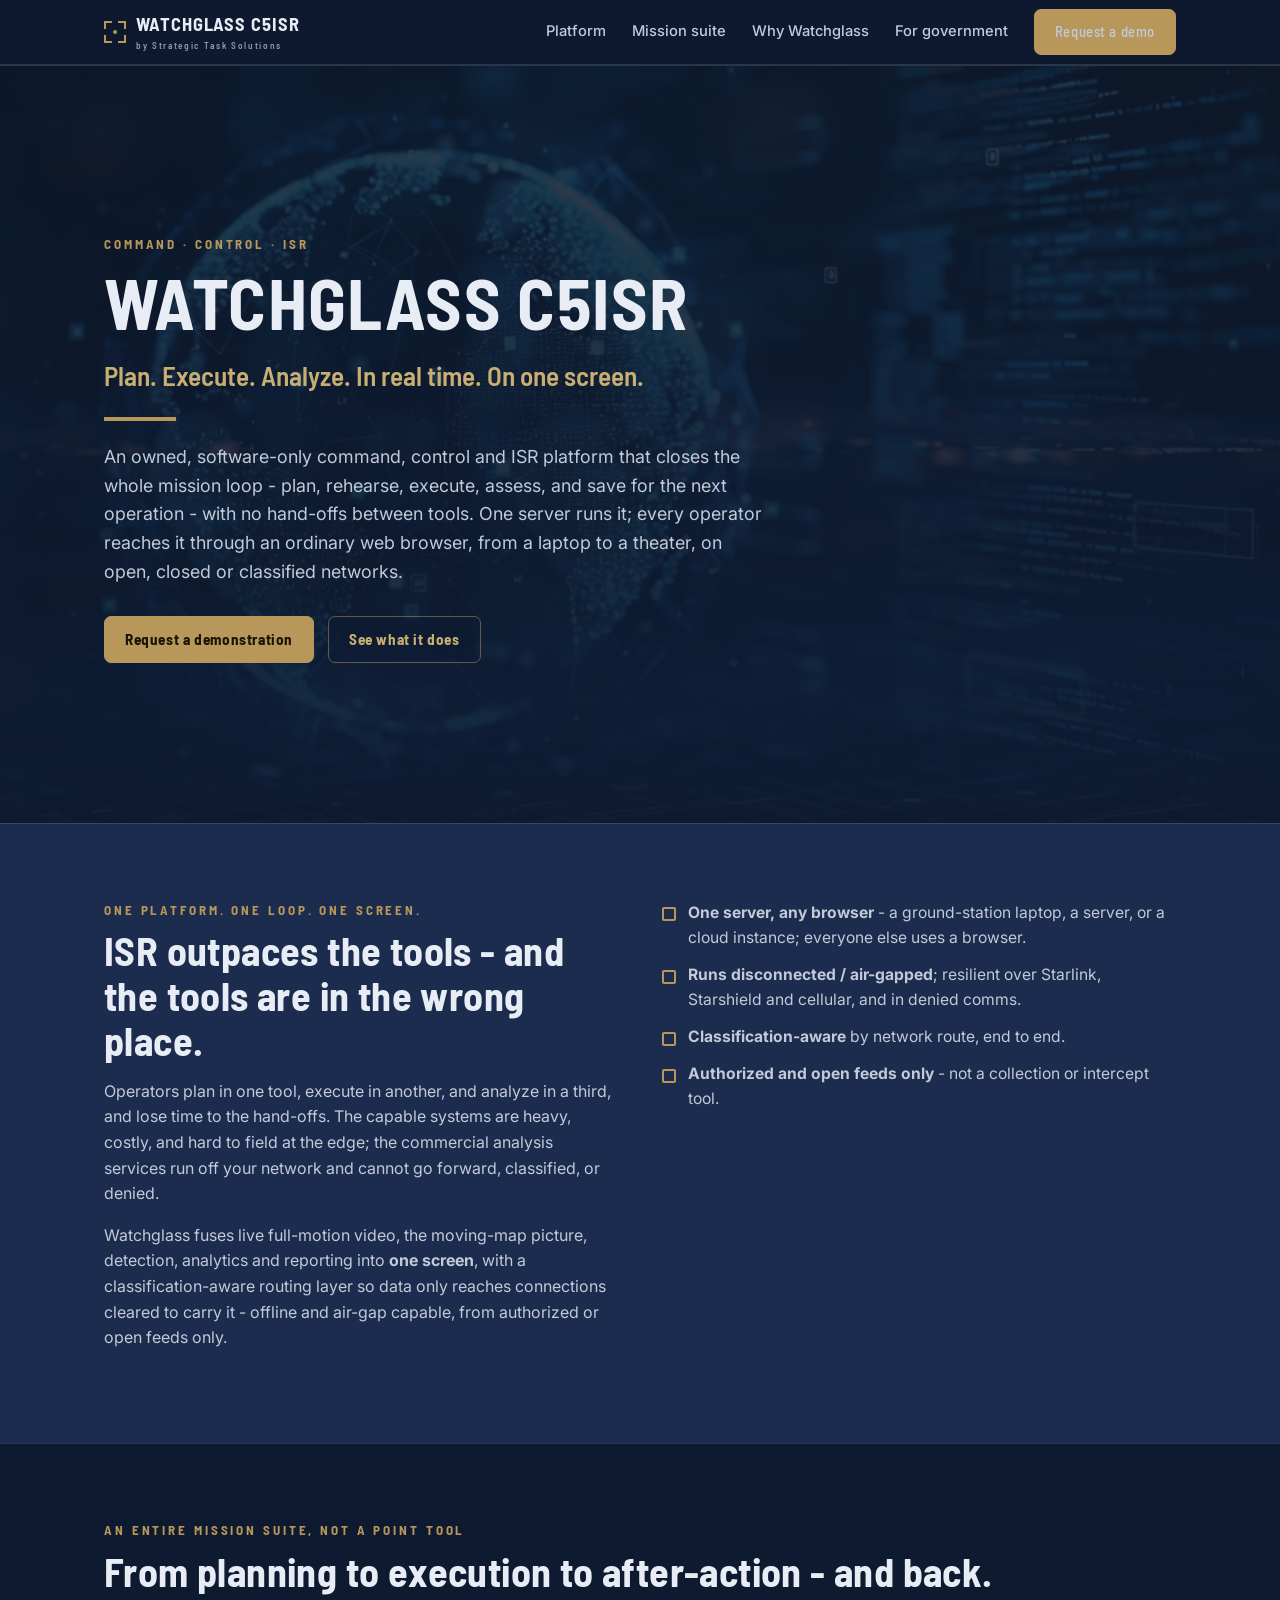
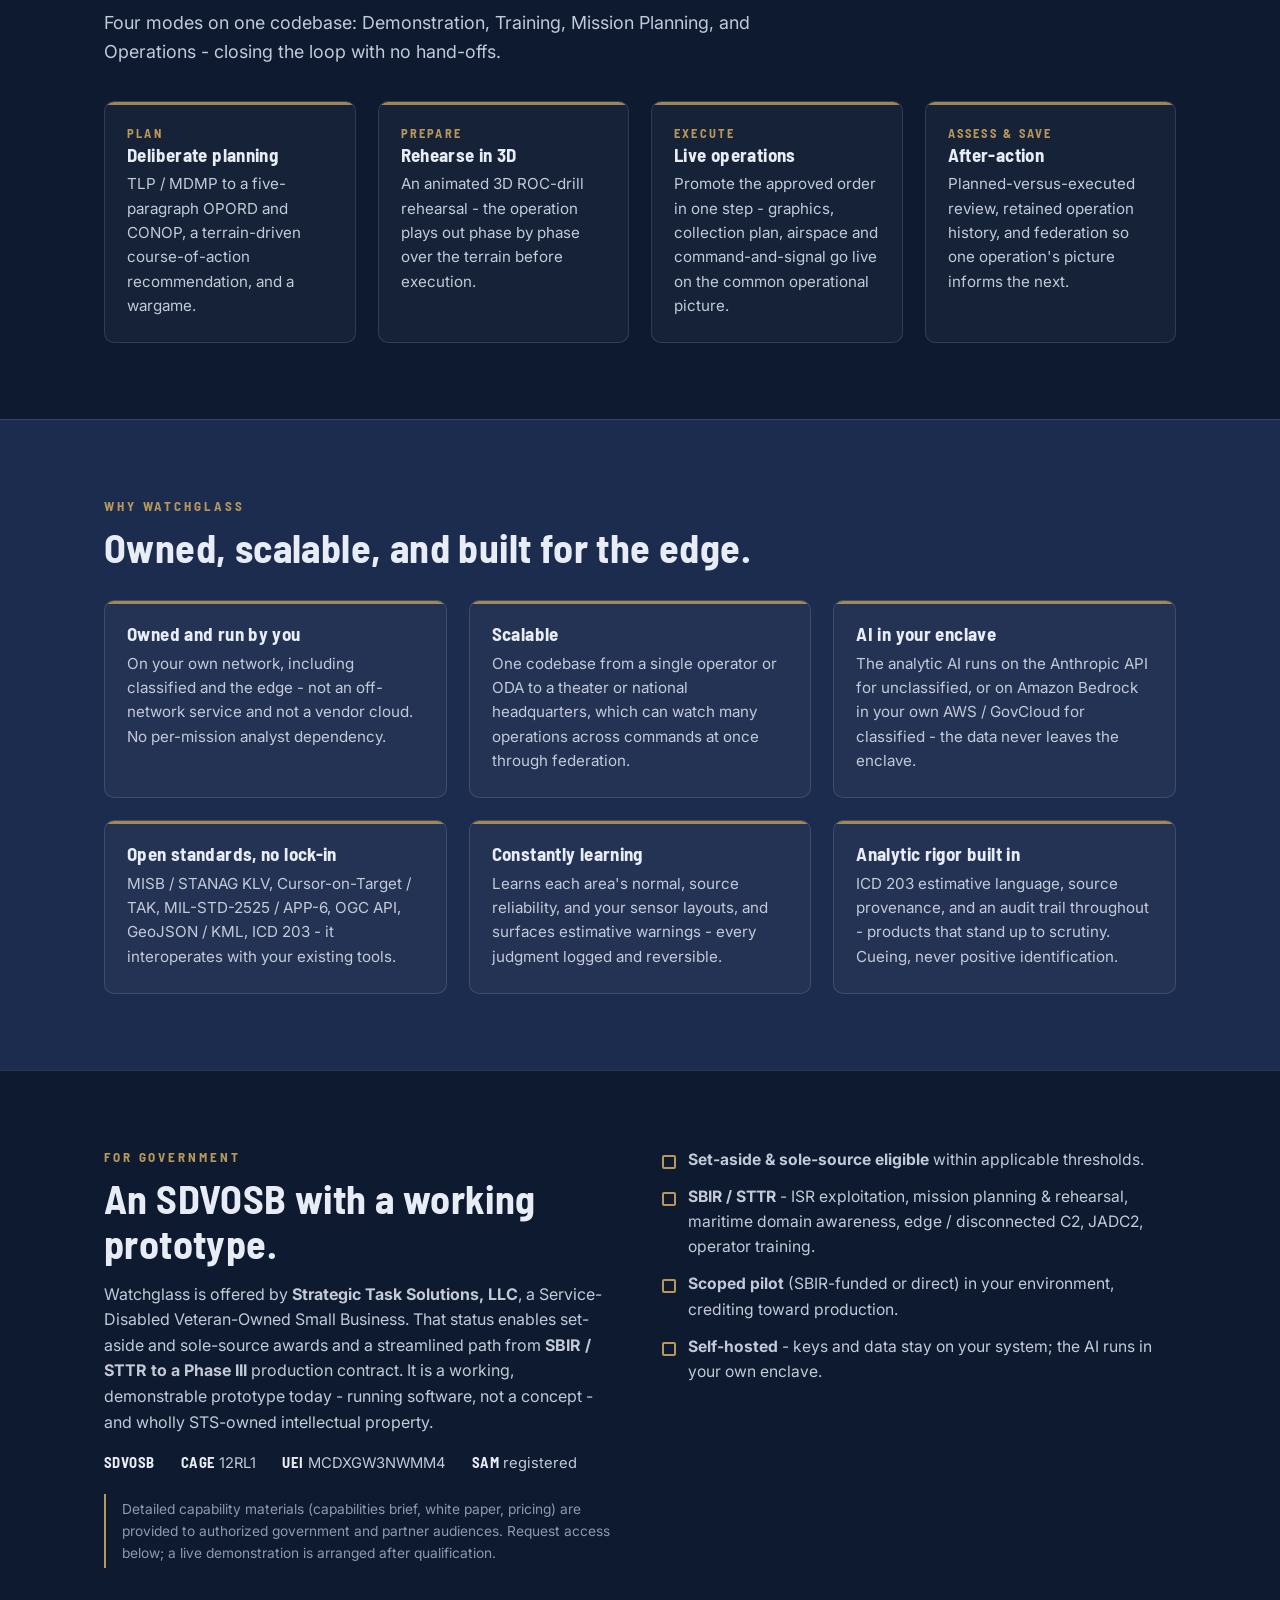
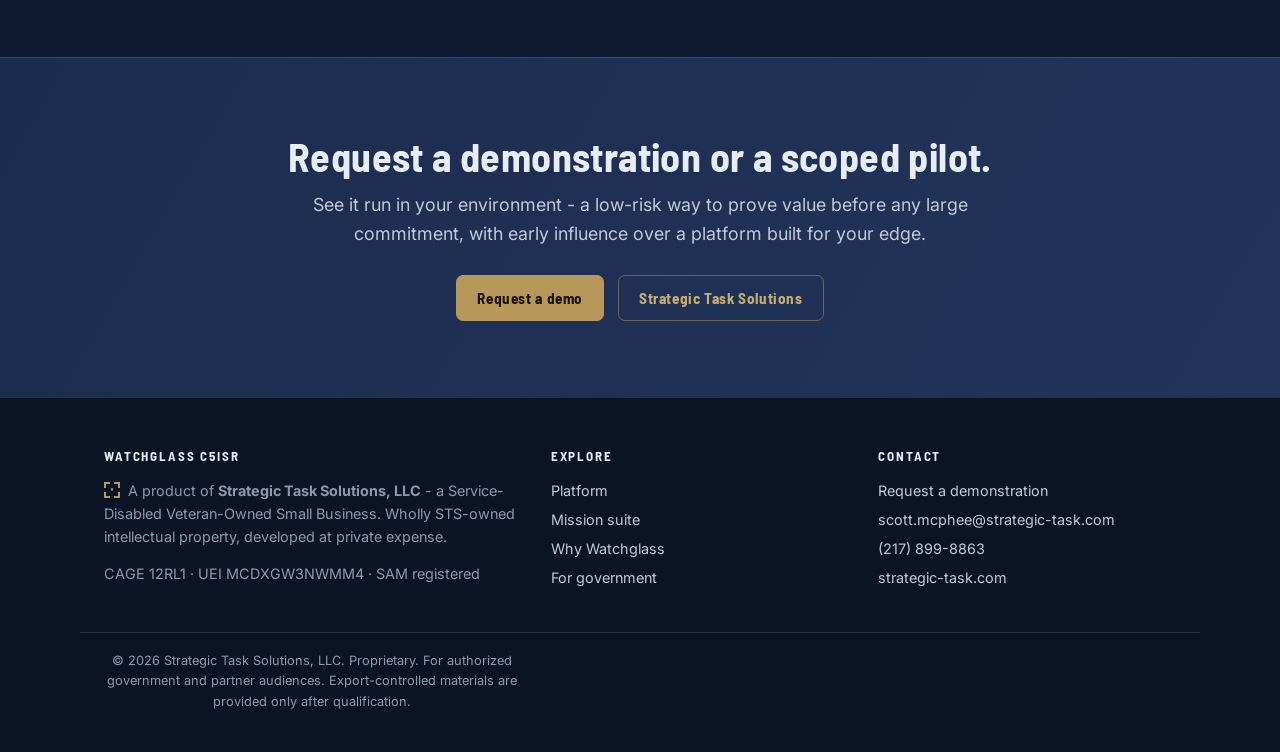
==== index.html @ 75bf634f "Scaffold Watchglass C5ISR marketing site Standalone static site (plain HTML/CSS/JS, no build) for th" ====
<!DOCTYPE html>
<!-- Copyright (c) 2025-2026 Strategic Task Solutions, LLC. All rights reserved. -->
<html lang="en">
<head>
<meta charset="utf-8">
<meta name="viewport" content="width=device-width, initial-scale=1">
<title>Watchglass C5ISR - Plan. Execute. Analyze.</title>
<meta name="description" content="Watchglass C5ISR is an owned, software-only command, control and ISR platform that closes the plan-execute-analyze loop on one screen - from a laptop to a theater, on open, closed or classified networks. A Strategic Task Solutions (SDVOSB) product.">
<link rel="preconnect" href="https://fonts.googleapis.com">
<link rel="preconnect" href="https://fonts.gstatic.com" crossorigin>
<link href="https://fonts.googleapis.com/css2?family=Barlow+Semi+Condensed:wght@500;600;700&family=Inter:wght@400;500;600&display=swap" rel="stylesheet">
<link rel="stylesheet" href="css/site.css">
</head>
<body>

<header class="nav">
  <div class="wrap">
    <a class="brand" href="/" aria-label="Watchglass C5ISR home">
      <span class="reticle" aria-hidden="true"><i></i><i></i><i></i><i></i><u></u><u></u><u></u><u></u><b></b></span>
      <span>WATCHGLASS C5ISR<small>by Strategic Task Solutions</small></span>
    </a>
    <button class="navtoggle" aria-label="Menu" onclick="document.getElementById('nav').classList.toggle('open')">Menu</button>
    <nav id="nav">
      <a href="#platform">Platform</a>
      <a href="#suite">Mission suite</a>
      <a href="#why">Why Watchglass</a>
      <a href="#government">For government</a>
      <a class="btn" href="request.html">Request a demo</a>
    </nav>
  </div>
</header>

<section class="hero">
  <div class="wrap">
    <p class="kicker">Command &middot; Control &middot; ISR</p>
    <h1>WATCHGLASS C5ISR</h1>
    <p class="tag">Plan. Execute. Analyze. In real time. On one screen.</p>
    <div class="rule"></div>
    <p class="lede">An owned, software-only command, control and ISR platform that closes the whole mission loop - plan, rehearse, execute, assess, and save for the next operation - with no hand-offs between tools. One server runs it; every operator reaches it through an ordinary web browser, from a laptop to a theater, on open, closed or classified networks.</p>
    <div class="cta">
      <a class="btn" href="request.html">Request a demonstration</a>
      <a class="btn ghost" href="#platform">See what it does</a>
    </div>
  </div>
</section>

<section id="platform" class="alt">
  <div class="wrap two">
    <div>
      <p class="kicker">One platform. One loop. One screen.</p>
      <h2>ISR outpaces the tools - and the tools are in the wrong place.</h2>
      <p>Operators plan in one tool, execute in another, and analyze in a third, and lose time to the hand-offs. The capable systems are heavy, costly, and hard to field at the edge; the commercial analysis services run off your network and cannot go forward, classified, or denied.</p>
      <p>Watchglass fuses live full-motion video, the moving-map picture, detection, analytics and reporting into <strong>one screen</strong>, with a classification-aware routing layer so data only reaches connections cleared to carry it - offline and air-gap capable, from authorized or open feeds only.</p>
    </div>
    <div>
      <ul class="ticks">
        <li><strong>One server, any browser</strong> - a ground-station laptop, a server, or a cloud instance; everyone else uses a browser.</li>
        <li><strong>Runs disconnected / air-gapped</strong>; resilient over Starlink, Starshield and cellular, and in denied comms.</li>
        <li><strong>Classification-aware</strong> by network route, end to end.</li>
        <li><strong>Authorized and open feeds only</strong> - not a collection or intercept tool.</li>
      </ul>
    </div>
  </div>
</section>

<section id="suite">
  <div class="wrap">
    <p class="kicker">An entire mission suite, not a point tool</p>
    <h2>From planning to execution to after-action - and back.</h2>
    <p class="lede">Four modes on one codebase: Demonstration, Training, Mission Planning, and Operations - closing the loop with no hand-offs.</p>
    <div class="grid g4" style="margin-top:34px">
      <div class="card"><div class="step">Plan</div><h3>Deliberate planning</h3><p>TLP / MDMP to a five-paragraph OPORD and CONOP, a terrain-driven course-of-action recommendation, and a wargame.</p></div>
      <div class="card"><div class="step">Prepare</div><h3>Rehearse in 3D</h3><p>An animated 3D ROC-drill rehearsal - the operation plays out phase by phase over the terrain before execution.</p></div>
      <div class="card"><div class="step">Execute</div><h3>Live operations</h3><p>Promote the approved order in one step - graphics, collection plan, airspace and command-and-signal go live on the common operational picture.</p></div>
      <div class="card"><div class="step">Assess &amp; save</div><h3>After-action</h3><p>Planned-versus-executed review, retained operation history, and federation so one operation's picture informs the next.</p></div>
    </div>
  </div>
</section>

<section id="why" class="alt">
  <div class="wrap">
    <p class="kicker">Why Watchglass</p>
    <h2>Owned, scalable, and built for the edge.</h2>
    <div class="grid g3" style="margin-top:30px">
      <div class="card"><h3>Owned and run by you</h3><p>On your own network, including classified and the edge - not an off-network service and not a vendor cloud. No per-mission analyst dependency.</p></div>
      <div class="card"><h3>Scalable</h3><p>One codebase from a single operator or ODA to a theater or national headquarters, which can watch many operations across commands at once through federation.</p></div>
      <div class="card"><h3>AI in your enclave</h3><p>The analytic AI runs on the Anthropic API for unclassified, or on Amazon Bedrock in your own AWS / GovCloud for classified - the data never leaves the enclave.</p></div>
      <div class="card"><h3>Open standards, no lock-in</h3><p>MISB / STANAG KLV, Cursor-on-Target / TAK, MIL-STD-2525 / APP-6, OGC API, GeoJSON / KML, ICD 203 - it interoperates with your existing tools.</p></div>
      <div class="card"><h3>Constantly learning</h3><p>Learns each area's normal, source reliability, and your sensor layouts, and surfaces estimative warnings - every judgment logged and reversible.</p></div>
      <div class="card"><h3>Analytic rigor built in</h3><p>ICD 203 estimative language, source provenance, and an audit trail throughout - products that stand up to scrutiny. Cueing, never positive identification.</p></div>
    </div>
  </div>
</section>

<section id="government">
  <div class="wrap two">
    <div>
      <p class="kicker">For government</p>
      <h2>An SDVOSB with a working prototype.</h2>
      <p>Watchglass is offered by <strong>Strategic Task Solutions, LLC</strong>, a Service-Disabled Veteran-Owned Small Business. That status enables set-aside and sole-source awards and a streamlined path from <strong>SBIR / STTR to a Phase III</strong> production contract. It is a working, demonstrable prototype today - running software, not a concept - and wholly STS-owned intellectual property.</p>
      <div class="facts">
        <span><b>SDVOSB</b></span><span><b>CAGE</b> 12RL1</span><span><b>UEI</b> MCDXGW3NWMM4</span><span><b>SAM</b> registered</span>
      </div>
      <p class="note">Detailed capability materials (capabilities brief, white paper, pricing) are provided to authorized government and partner audiences. Request access below; a live demonstration is arranged after qualification.</p>
    </div>
    <div>
      <ul class="ticks">
        <li><strong>Set-aside &amp; sole-source eligible</strong> within applicable thresholds.</li>
        <li><strong>SBIR / STTR</strong> - ISR exploitation, mission planning &amp; rehearsal, maritime domain awareness, edge / disconnected C2, JADC2, operator training.</li>
        <li><strong>Scoped pilot</strong> (SBIR-funded or direct) in your environment, crediting toward production.</li>
        <li><strong>Self-hosted</strong> - keys and data stay on your system; the AI runs in your own enclave.</li>
      </ul>
    </div>
  </div>
</section>

<section class="band">
  <div class="wrap">
    <h2>Request a demonstration or a scoped pilot.</h2>
    <p class="lede" style="margin:0 auto">See it run in your environment - a low-risk way to prove value before any large commitment, with early influence over a platform built for your edge.</p>
    <div class="cta"><a class="btn" href="request.html">Request a demo</a><a class="btn ghost" href="https://www.strategic-task.com">Strategic Task Solutions</a></div>
  </div>
</section>

<footer class="site">
  <div class="wrap">
    <div>
      <h4>Watchglass C5ISR</h4>
      <p class="owner"><span class="reticle" aria-hidden="true"><i></i><i></i><i></i><i></i><u></u><u></u><u></u><u></u><b></b></span> A product of <strong>Strategic Task Solutions, LLC</strong> - a Service-Disabled Veteran-Owned Small Business. Wholly STS-owned intellectual property, developed at private expense.</p>
      <p class="owner">CAGE 12RL1 &middot; UEI MCDXGW3NWMM4 &middot; SAM registered</p>
    </div>
    <div>
      <h4>Explore</h4>
      <a href="#platform">Platform</a><a href="#suite">Mission suite</a><a href="#why">Why Watchglass</a><a href="#government">For government</a>
    </div>
    <div>
      <h4>Contact</h4>
      <a href="request.html">Request a demonstration</a>
      <a href="mailto:scott.mcphee@strategic-task.com">scott.mcphee@strategic-task.com</a>
      <a href="tel:+12178998863">(217) 899-8863</a>
      <a href="https://www.strategic-task.com">strategic-task.com</a>
    </div>
  </div>
  <div class="wrap legal">
    &copy; 2026 Strategic Task Solutions, LLC. Proprietary. For authorized government and partner audiences. Export-controlled materials are provided only after qualification.
  </div>
</footer>

<script src="js/site.js" defer></script>
</body>
</html>
---- css/site.css ----
/* Copyright (c) 2025-2026 Strategic Task Solutions, LLC. All rights reserved. */
:root {
  --navy: #1c2c4e; --navy-deep: #0e1a30; --navy-panel: #22345a; --gold: #b8975a; --gold-soft: #c9ae74;
  --ink: #e8edf5; --body: #c2cad8; --muted: #8e99ad; --line: rgba(255,255,255,.12);
  --max: 1120px; --r: 10px;
  --h: "Barlow Semi Condensed", "Arial Narrow", system-ui, sans-serif;
  --b: "Inter", system-ui, -apple-system, "Segoe UI", Roboto, sans-serif;
}
* { box-sizing: border-box; }
html { scroll-behavior: smooth; }
body { margin: 0; font-family: var(--b); color: var(--body); background: var(--navy-deep); line-height: 1.6;
  -webkit-font-smoothing: antialiased; font-size: 16px; }
h1,h2,h3 { font-family: var(--h); color: var(--ink); line-height: 1.12; letter-spacing: .01em; margin: 0 0 .4em; font-weight: 700; }
h2 { font-size: clamp(1.7rem, 3.4vw, 2.5rem); }
h3 { font-size: 1.18rem; letter-spacing: .02em; }
p { margin: 0 0 1em; }
a { color: var(--gold-soft); text-decoration: none; }
a:hover { color: var(--gold); }
.wrap { max-width: var(--max); margin: 0 auto; padding: 0 24px; }
.kicker { font-family: var(--h); color: var(--gold); font-size: .82rem; font-weight: 700; letter-spacing: .22em; text-transform: uppercase; margin: 0 0 .6em; }
.lede { font-size: 1.12rem; color: var(--body); max-width: 60ch; }
.gold { color: var(--gold-soft); }

/* reticle mark */
.reticle { display: inline-block; width: 1em; height: 1em; position: relative; flex: 0 0 auto; }
.reticle::before, .reticle::after { content: ""; position: absolute; inset: 0; }
.reticle span { position: absolute; inset: 0; }
.reticle i { position: absolute; width: 38%; height: 2px; background: var(--gold); }
.reticle i:nth-child(1){ top:0; left:0; } .reticle i:nth-child(2){ top:0; right:0; }
.reticle i:nth-child(3){ bottom:0; left:0; } .reticle i:nth-child(4){ bottom:0; right:0; }
.reticle u { position: absolute; width: 2px; height: 38%; background: var(--gold); }
.reticle u:nth-child(5){ top:0; left:0; } .reticle u:nth-child(6){ top:0; right:0; }
.reticle u:nth-child(7){ bottom:0; left:0; } .reticle u:nth-child(8){ bottom:0; right:0; }
.reticle b { position: absolute; width: 18%; height: 18%; border-radius: 50%; background: var(--gold); top: 41%; left: 41%; }

/* nav */
header.nav { position: sticky; top: 0; z-index: 50; background: rgba(14,26,48,.86); backdrop-filter: blur(8px);
  border-bottom: 1px solid var(--line); }
.nav .wrap { display: flex; align-items: center; gap: 20px; height: 64px; }
.brand { display: flex; align-items: center; gap: 10px; font-family: var(--h); font-weight: 700; color: var(--ink);
  font-size: 1.15rem; letter-spacing: .05em; }
.brand .reticle { font-size: 22px; }
.brand small { display: block; font-size: .58rem; letter-spacing: .18em; color: var(--muted); font-weight: 600; }
.nav nav { margin-left: auto; display: flex; align-items: center; gap: 26px; }
.nav nav a { color: var(--body); font-size: .92rem; font-weight: 500; }
.nav nav a:hover { color: var(--ink); }
.btn { display: inline-block; font-family: var(--h); font-weight: 700; letter-spacing: .04em; font-size: .95rem;
  background: var(--gold); color: #1a1407; padding: 10px 20px; border-radius: 7px; border: 1px solid var(--gold); }
.btn:hover { background: var(--gold-soft); color: #1a1407; }
.btn.ghost { background: transparent; color: var(--gold-soft); border-color: rgba(184,151,90,.5); }
.btn.ghost:hover { border-color: var(--gold); color: var(--gold); }
.navtoggle { display: none; }

/* hero */
.hero { position: relative; overflow: hidden; }
.hero::before { content: ""; position: absolute; inset: 0; background: url("../assets/hero-globe.jpg") center/cover no-repeat; opacity: .55; }
.hero::after { content: ""; position: absolute; inset: 0;
  background: linear-gradient(180deg, rgba(14,26,48,.72), rgba(14,26,48,.9)); }
.hero .wrap { position: relative; z-index: 1; padding: 92px 24px 84px; }
.hero h1 { font-size: clamp(2.6rem, 6vw, 4.4rem); letter-spacing: .02em; margin-bottom: .18em; }
.hero .tag { font-family: var(--h); font-size: clamp(1.2rem, 2.6vw, 1.7rem); color: var(--gold-soft); font-weight: 600; margin-bottom: .7em; }
.hero .rule { width: 72px; height: 4px; background: var(--gold); margin: 0 0 22px; }
.hero .cta { display: flex; gap: 14px; flex-wrap: wrap; margin-top: 30px; }

/* sections */
section { padding: 76px 0; border-top: 1px solid var(--line); }
section.alt { background: var(--navy); }
.grid { display: grid; gap: 22px; }
.g2 { grid-template-columns: repeat(2, 1fr); }
.g3 { grid-template-columns: repeat(3, 1fr); }
.g4 { grid-template-columns: repeat(4, 1fr); }
.card { background: rgba(255,255,255,.035); border: 1px solid var(--line); border-radius: var(--r); padding: 22px 22px 24px;
  position: relative; overflow: hidden; }
.card::before { content: ""; position: absolute; top: 0; left: 0; width: 100%; height: 3px; background: var(--gold); opacity: .85; }
.card h3 { color: var(--ink); }
.card p { font-size: .95rem; margin: 0; }
.card .step { font-family: var(--h); color: var(--gold); font-size: .78rem; letter-spacing: .18em; font-weight: 700; text-transform: uppercase; }
ul.ticks { list-style: none; padding: 0; margin: 0; display: grid; gap: 12px; }
ul.ticks li { position: relative; padding-left: 26px; font-size: .98rem; }
ul.ticks li::before { content: ""; position: absolute; left: 0; top: .5em; width: 10px; height: 10px; border: 2px solid var(--gold);
  border-radius: 2px; }
.two { display: grid; grid-template-columns: 1fr 1fr; gap: 44px; align-items: start; }

/* gov / facts */
.facts { display: flex; flex-wrap: wrap; gap: 10px 26px; font-size: .92rem; color: var(--body); margin-top: 8px; }
.facts b { color: var(--ink); font-family: var(--h); letter-spacing: .03em; }
.note { font-size: .86rem; color: var(--muted); border-left: 2px solid var(--gold); padding: 4px 0 4px 16px; margin-top: 18px; max-width: 70ch; }

/* cta band */
.band { background: linear-gradient(120deg, var(--navy), var(--navy-panel)); text-align: center; }
.band h2 { margin-bottom: .3em; }
.band .cta { justify-content: center; display: flex; gap: 14px; flex-wrap: wrap; margin-top: 26px; }

/* footer */
footer.site { background: #0a1424; border-top: 1px solid var(--line); padding: 48px 0 40px; font-size: .9rem; }
footer.site .wrap { display: grid; grid-template-columns: 1.4fr 1fr 1fr; gap: 30px; }
footer.site h4 { font-family: var(--h); color: var(--ink); font-size: .82rem; letter-spacing: .14em; text-transform: uppercase; margin: 0 0 12px; }
footer.site a { color: var(--body); display: block; margin-bottom: 6px; }
footer.site a:hover { color: var(--gold-soft); }
.owner { color: var(--muted); }
.owner .reticle { font-size: 16px; vertical-align: -2px; margin-right: 4px; }
.legal { border-top: 1px solid var(--line); margin-top: 32px; padding-top: 18px; color: var(--muted); font-size: .8rem; text-align: center; }

/* forms (request page) */
.form { max-width: 620px; background: rgba(255,255,255,.035); border: 1px solid var(--line); border-radius: var(--r); padding: 28px; }
.form label { display: block; font-family: var(--h); font-size: .82rem; letter-spacing: .08em; text-transform: uppercase; color: var(--muted); margin: 14px 0 6px; }
.form input, .form select, .form textarea { width: 100%; background: #0c1526; border: 1px solid var(--line); border-radius: 7px;
  color: var(--ink); font: inherit; padding: 11px 12px; }
.form input:focus, .form select:focus, .form textarea:focus { outline: none; border-color: var(--gold); }
.form .btn { margin-top: 22px; border: none; cursor: pointer; }

@media (max-width: 860px) {
  .nav nav { position: fixed; inset: 64px 0 auto 0; flex-direction: column; align-items: stretch; gap: 0;
    background: var(--navy-deep); border-bottom: 1px solid var(--line); padding: 8px 0; transform: translateY(-120%); transition: .2s; }
  .nav nav.open { transform: translateY(0); }
  .nav nav a { padding: 12px 24px; }
  .nav nav .btn { margin: 8px 24px; text-align: center; }
  .navtoggle { display: inline-flex; margin-left: auto; background: none; border: 1px solid var(--line); color: var(--ink);
    border-radius: 6px; padding: 7px 10px; cursor: pointer; }
  .g2,.g3,.g4,.two,.facts { grid-template-columns: 1fr; }
  footer.site .wrap { grid-template-columns: 1fr; }
}
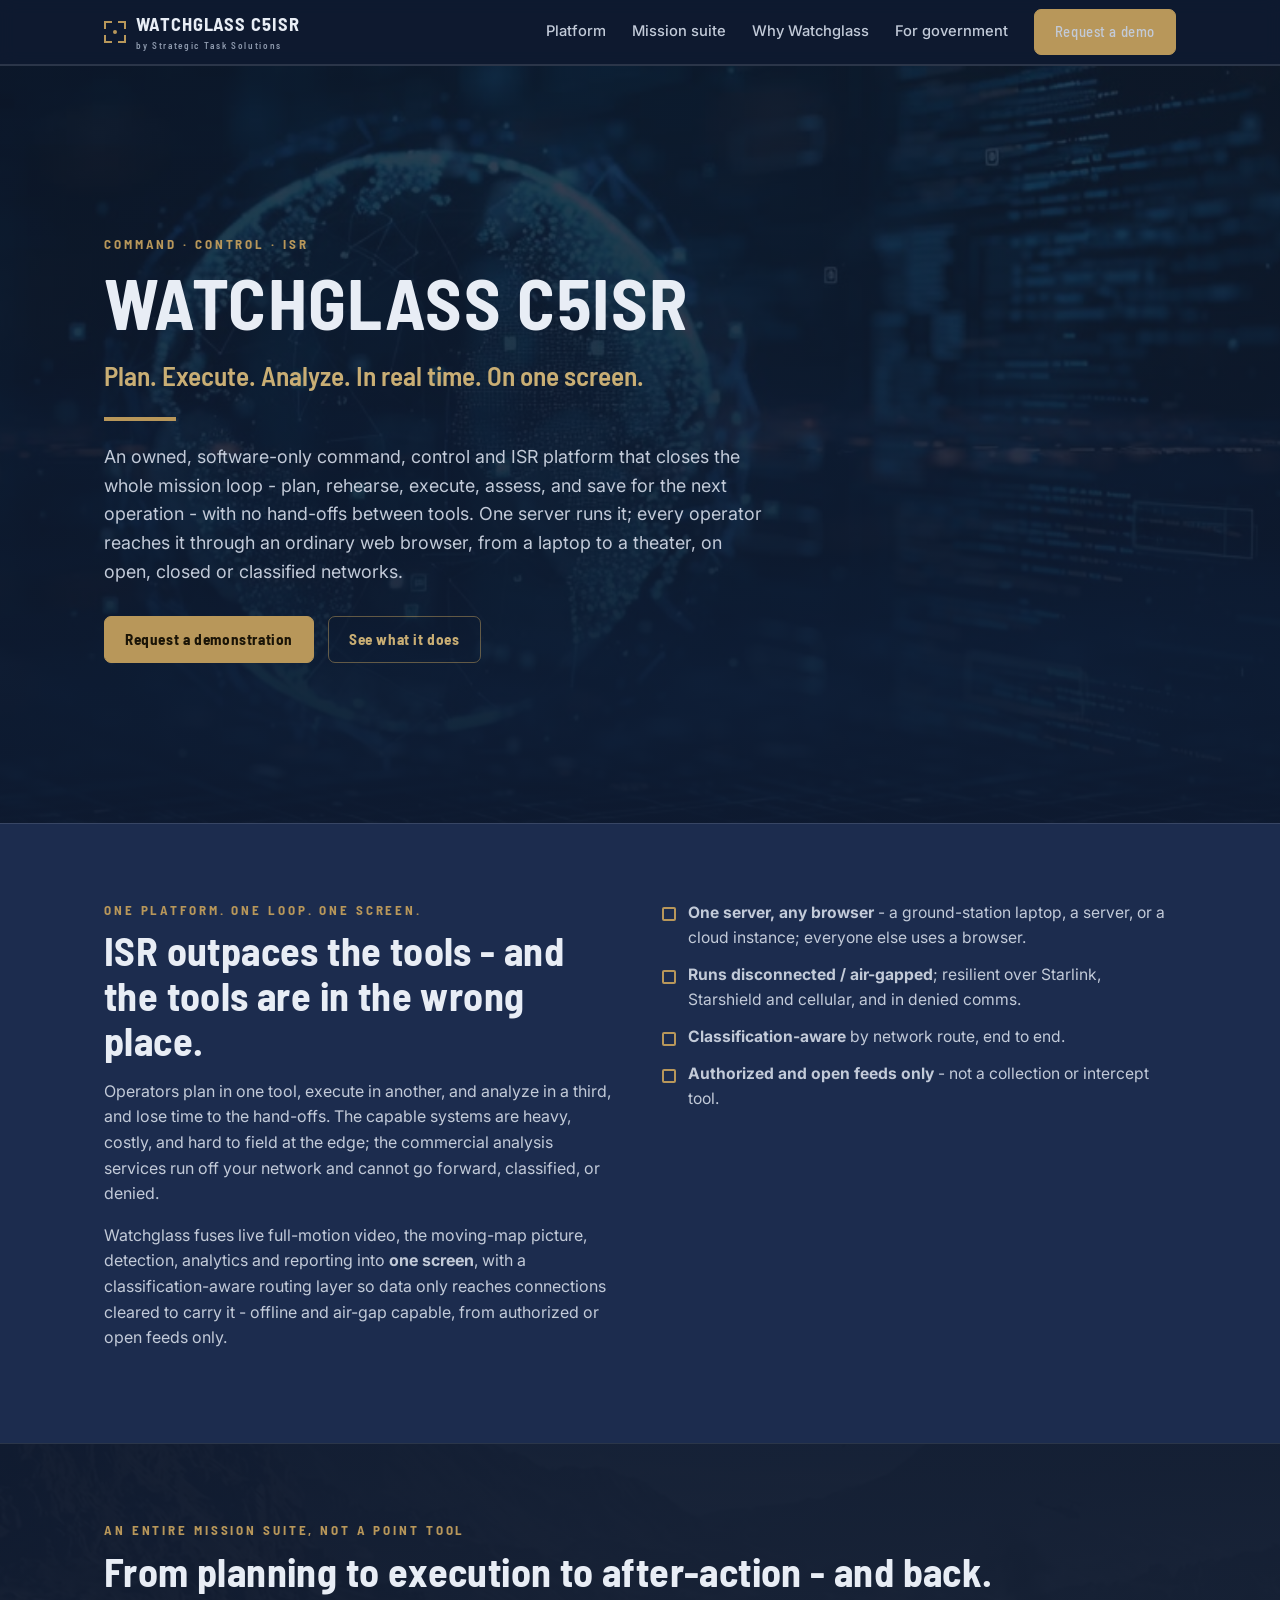
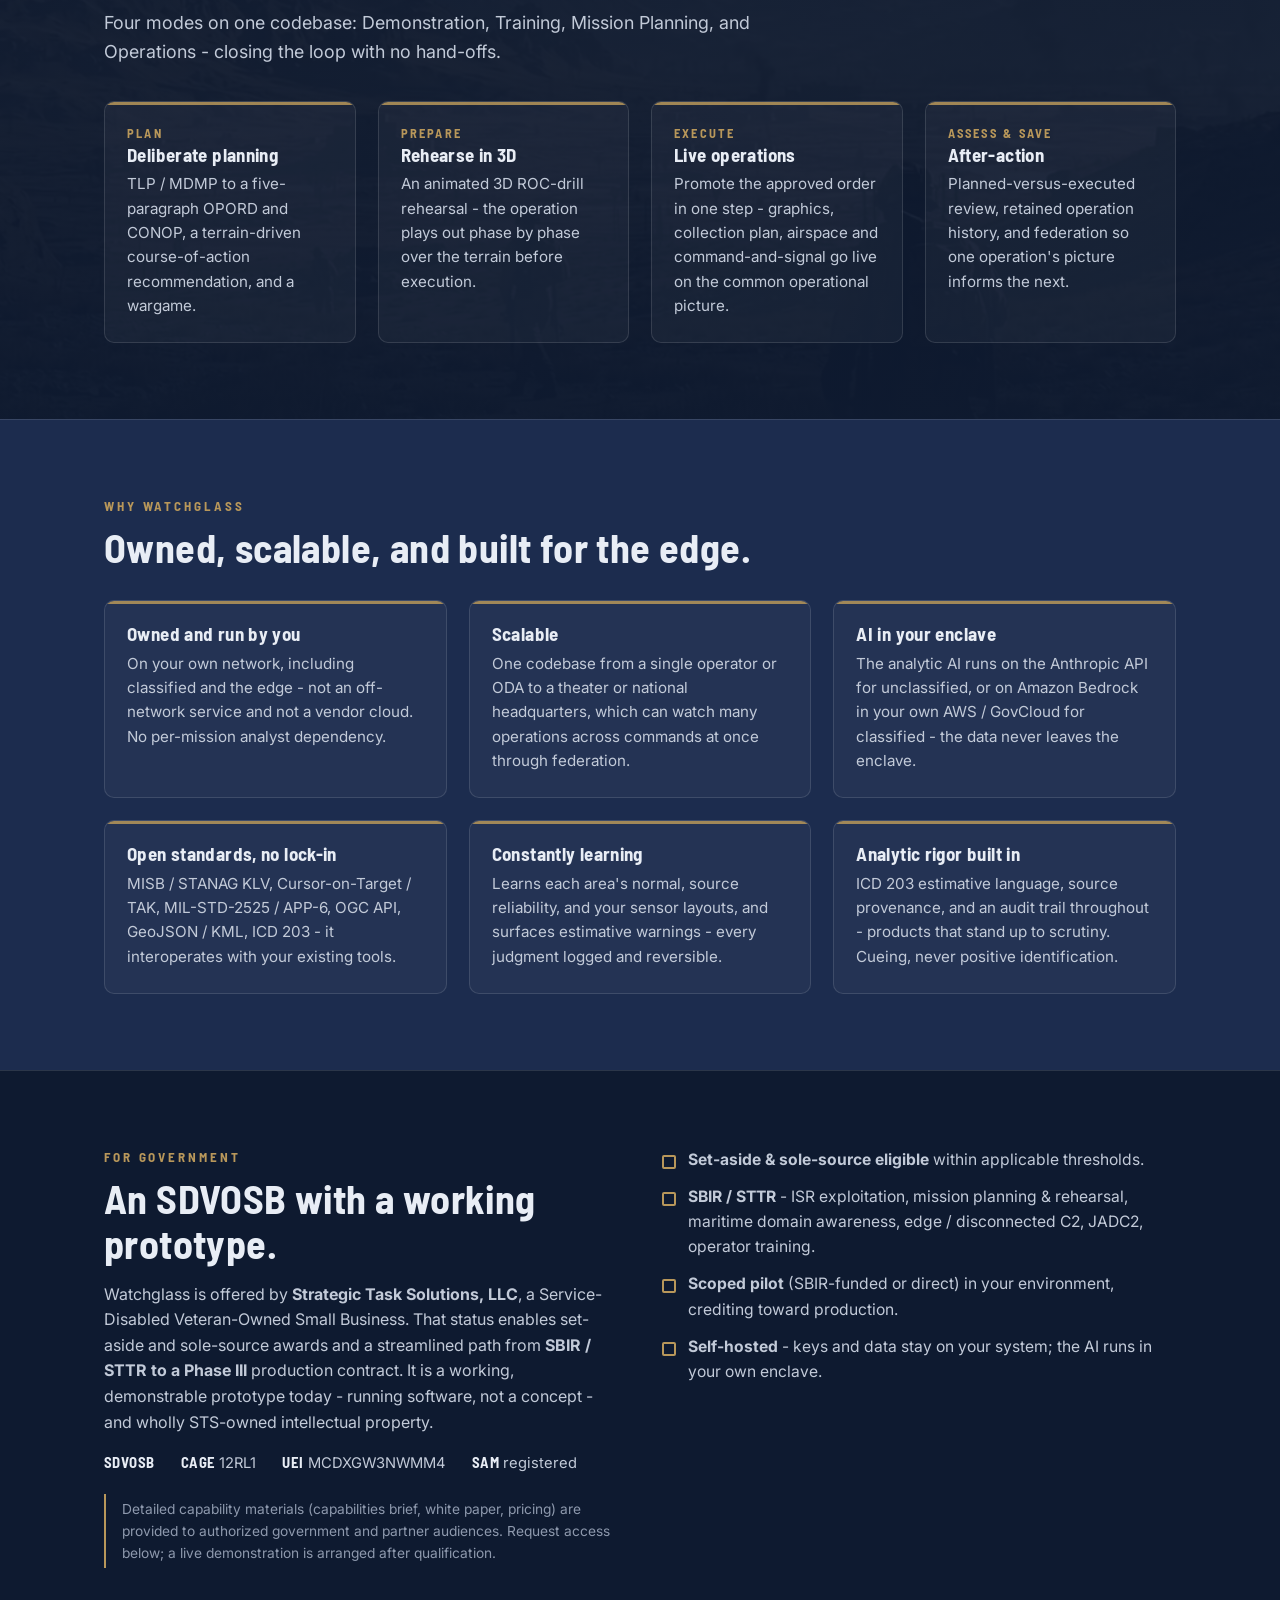
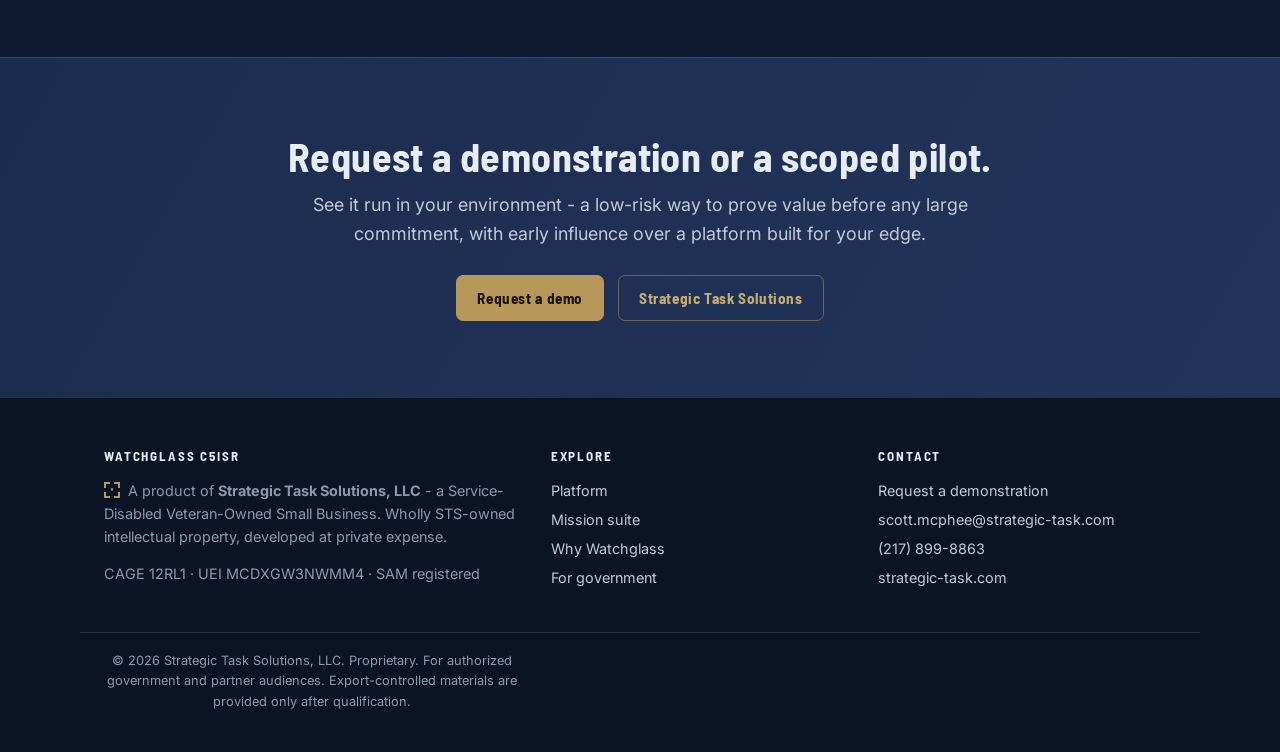
==== commit c84ed2ad: "Hero video backgrounds + MidJourney prompt pack - Globe (login-globe.mp4) in the hero; Mode-selectio" ====
--- a/index.html
+++ b/index.html
@@ -31,6 +31,9 @@
 </header>
 
 <section class="hero">
+  <video class="hero-video" autoplay muted loop playsinline poster="assets/login-globe.jpg">
+    <source src="assets/login-globe.mp4" type="video/mp4">
+  </video>
   <div class="wrap">
     <p class="kicker">Command &middot; Control &middot; ISR</p>
     <h1>WATCHGLASS C5ISR</h1>
@@ -63,7 +66,10 @@
   </div>
 </section>
 
-<section id="suite">
+<section id="suite" class="hasvideo">
+  <video class="sec-video" autoplay muted loop playsinline poster="assets/missions-montage.jpg">
+    <source src="assets/missions-montage.mp4" type="video/mp4">
+  </video>
   <div class="wrap">
     <p class="kicker">An entire mission suite, not a point tool</p>
     <h2>From planning to execution to after-action - and back.</h2>
--- a/css/site.css
+++ b/css/site.css
@@ -52,10 +52,10 @@
 .navtoggle { display: none; }
 
 /* hero */
-.hero { position: relative; overflow: hidden; }
-.hero::before { content: ""; position: absolute; inset: 0; background: url("../assets/hero-globe.jpg") center/cover no-repeat; opacity: .55; }
-.hero::after { content: ""; position: absolute; inset: 0;
-  background: linear-gradient(180deg, rgba(14,26,48,.72), rgba(14,26,48,.9)); }
+.hero { position: relative; overflow: hidden; background: var(--navy-deep); }
+.hero-video { position: absolute; inset: 0; width: 100%; height: 100%; object-fit: cover; opacity: .55; z-index: 0; pointer-events: none; }
+.hero::after { content: ""; position: absolute; inset: 0; z-index: 0;
+  background: linear-gradient(180deg, rgba(14,26,48,.68), rgba(14,26,48,.92)); }
 .hero .wrap { position: relative; z-index: 1; padding: 92px 24px 84px; }
 .hero h1 { font-size: clamp(2.6rem, 6vw, 4.4rem); letter-spacing: .02em; margin-bottom: .18em; }
 .hero .tag { font-family: var(--h); font-size: clamp(1.2rem, 2.6vw, 1.7rem); color: var(--gold-soft); font-weight: 600; margin-bottom: .7em; }
@@ -64,6 +64,11 @@
 
 /* sections */
 section { padding: 76px 0; border-top: 1px solid var(--line); }
+section.hasvideo { position: relative; overflow: hidden; background: var(--navy-deep); }
+.sec-video { position: absolute; inset: 0; width: 100%; height: 100%; object-fit: cover; opacity: .28; z-index: 0; pointer-events: none; }
+section.hasvideo::after { content: ""; position: absolute; inset: 0; z-index: 0;
+  background: linear-gradient(180deg, rgba(14,26,48,.86), rgba(14,26,48,.78) 40%, rgba(14,26,48,.92)); }
+section.hasvideo .wrap { position: relative; z-index: 1; }
 section.alt { background: var(--navy); }
 .grid { display: grid; gap: 22px; }
 .g2 { grid-template-columns: repeat(2, 1fr); }
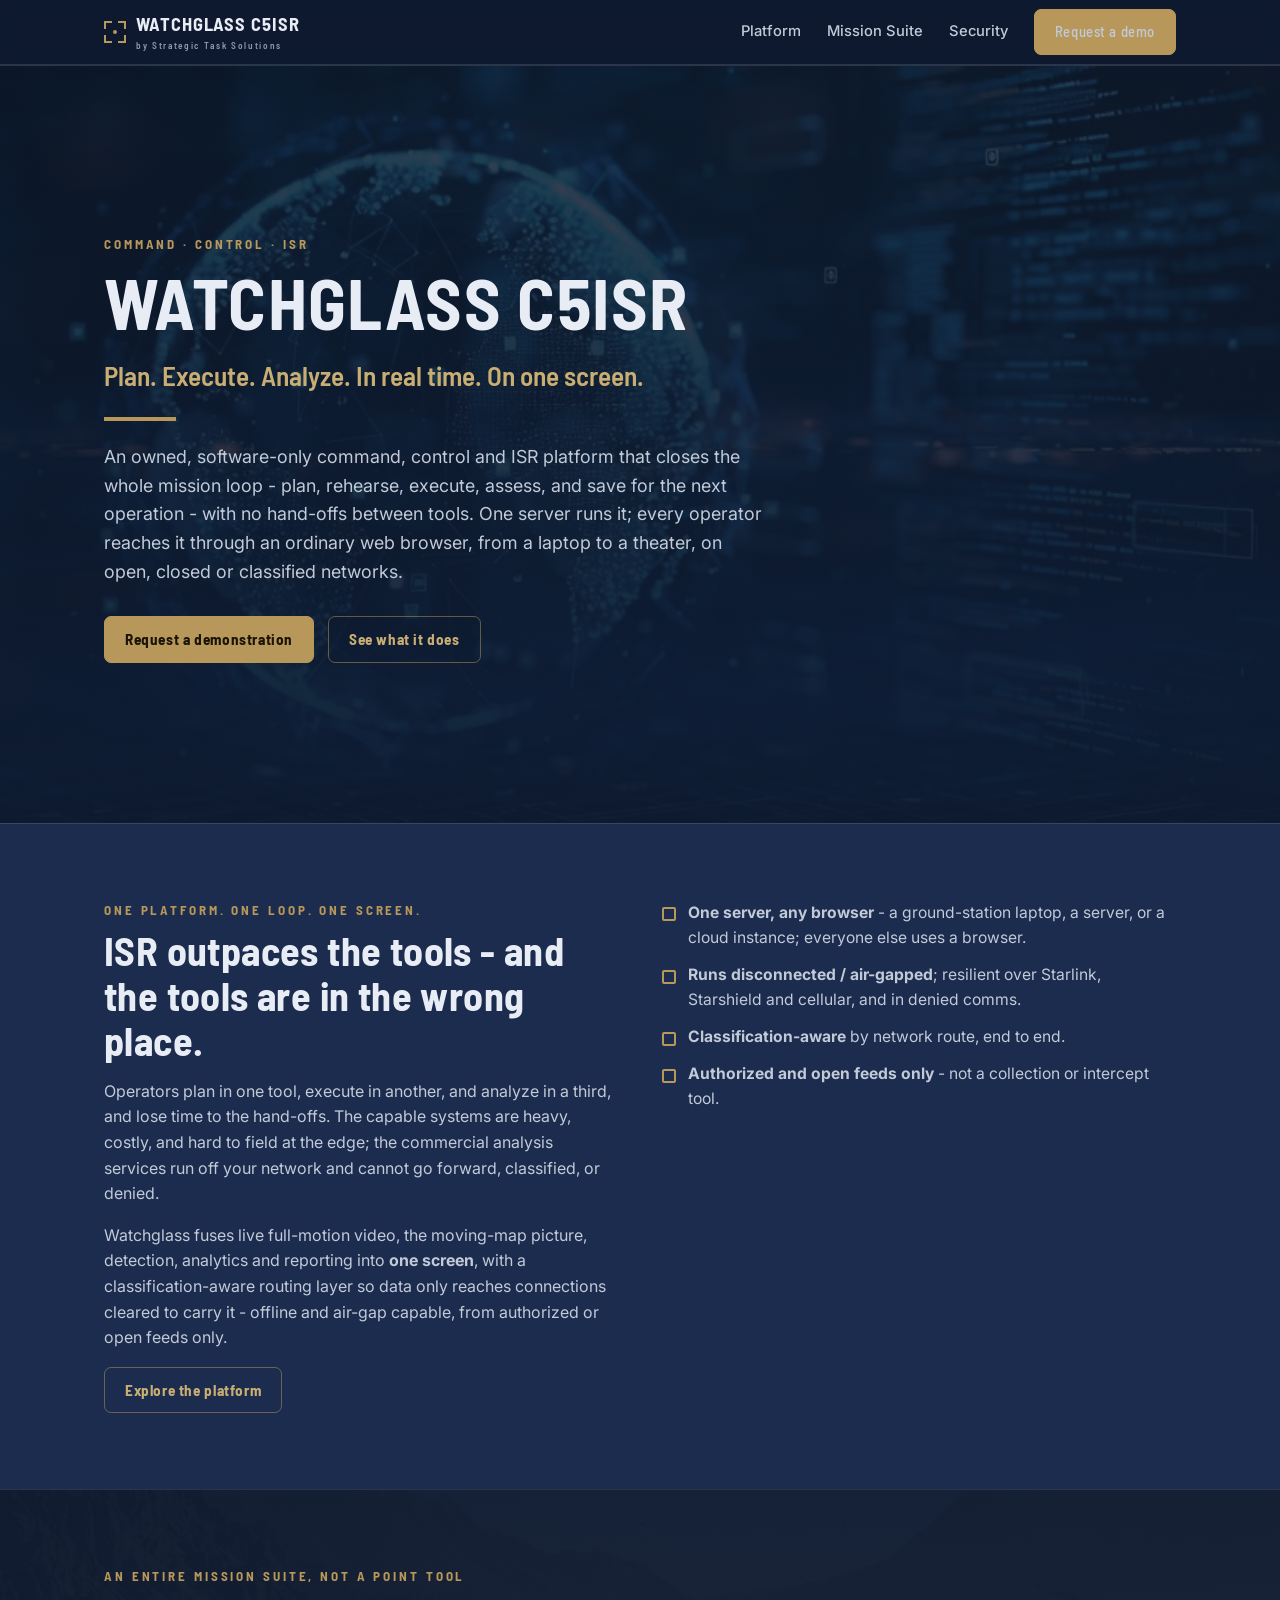
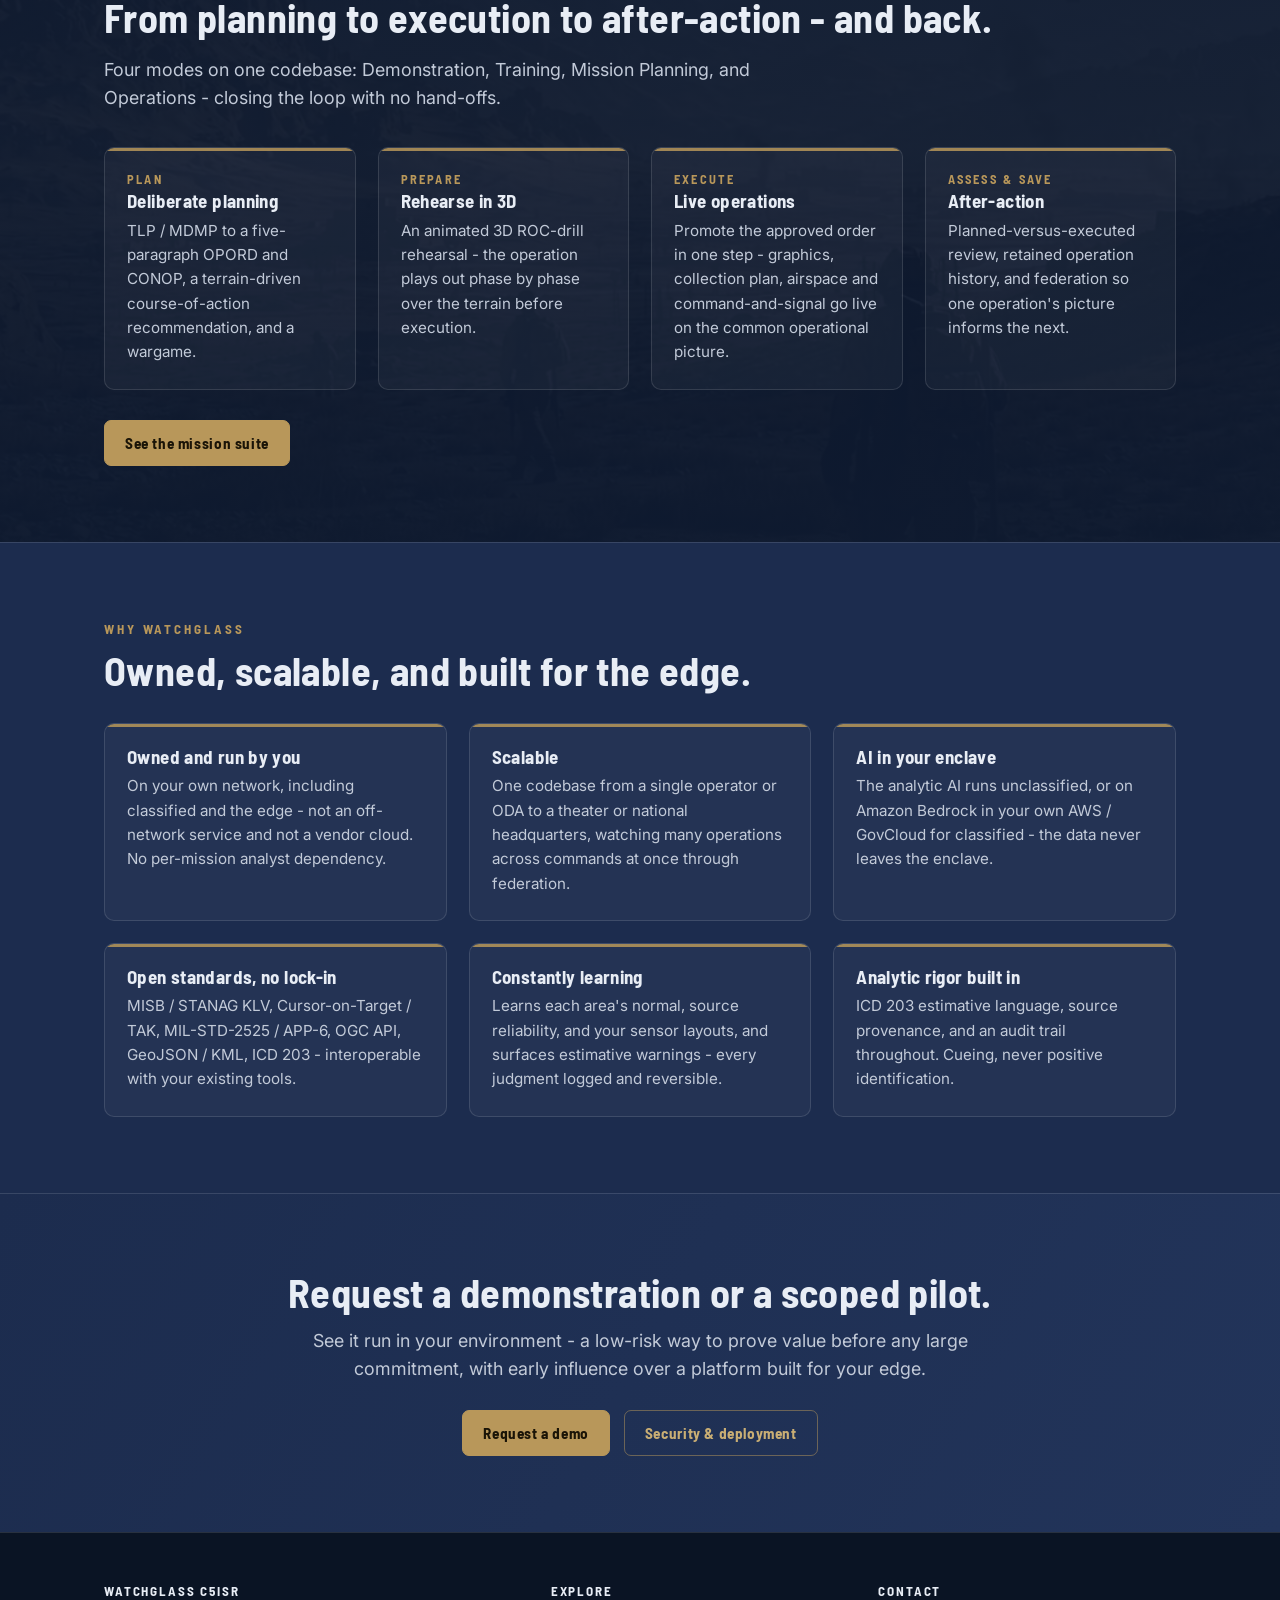
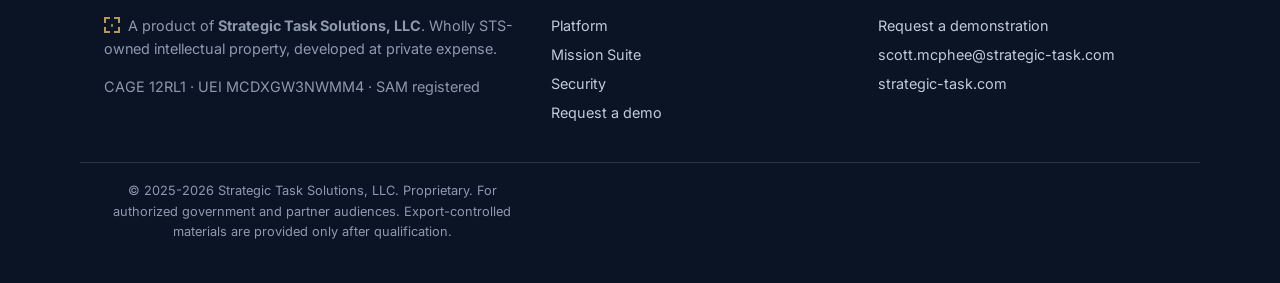
==== commit 5f544b43: "Build out watchglasstech.com into a full multi-page product site - Home, Platform, Mission Suite, Se" ====
--- a/index.html
+++ b/index.html
@@ -5,7 +5,7 @@
 <meta charset="utf-8">
 <meta name="viewport" content="width=device-width, initial-scale=1">
 <title>Watchglass C5ISR - Plan. Execute. Analyze.</title>
-<meta name="description" content="Watchglass C5ISR is an owned, software-only command, control and ISR platform that closes the plan-execute-analyze loop on one screen - from a laptop to a theater, on open, closed or classified networks. A Strategic Task Solutions (SDVOSB) product.">
+<meta name="description" content="Watchglass C5ISR is an owned, software-only command, control and ISR platform that closes the plan-execute-analyze loop on one screen - from a laptop to a theater, on open, closed or classified networks.">
 <link rel="preconnect" href="https://fonts.googleapis.com">
 <link rel="preconnect" href="https://fonts.gstatic.com" crossorigin>
 <link href="https://fonts.googleapis.com/css2?family=Barlow+Semi+Condensed:wght@500;600;700&family=Inter:wght@400;500;600&display=swap" rel="stylesheet">
@@ -15,16 +15,15 @@
 
 <header class="nav">
   <div class="wrap">
-    <a class="brand" href="/" aria-label="Watchglass C5ISR home">
+    <a class="brand" href="index.html" aria-label="Watchglass C5ISR home">
       <span class="reticle" aria-hidden="true"><i></i><i></i><i></i><i></i><u></u><u></u><u></u><u></u><b></b></span>
       <span>WATCHGLASS C5ISR<small>by Strategic Task Solutions</small></span>
     </a>
     <button class="navtoggle" aria-label="Menu" onclick="document.getElementById('nav').classList.toggle('open')">Menu</button>
     <nav id="nav">
-      <a href="#platform">Platform</a>
-      <a href="#suite">Mission suite</a>
-      <a href="#why">Why Watchglass</a>
-      <a href="#government">For government</a>
+      <a href="platform.html">Platform</a>
+      <a href="suite.html">Mission Suite</a>
+      <a href="security.html">Security</a>
       <a class="btn" href="request.html">Request a demo</a>
     </nav>
   </div>
@@ -42,18 +41,19 @@
     <p class="lede">An owned, software-only command, control and ISR platform that closes the whole mission loop - plan, rehearse, execute, assess, and save for the next operation - with no hand-offs between tools. One server runs it; every operator reaches it through an ordinary web browser, from a laptop to a theater, on open, closed or classified networks.</p>
     <div class="cta">
       <a class="btn" href="request.html">Request a demonstration</a>
-      <a class="btn ghost" href="#platform">See what it does</a>
+      <a class="btn ghost" href="platform.html">See what it does</a>
     </div>
   </div>
 </section>
 
-<section id="platform" class="alt">
+<section class="alt">
   <div class="wrap two">
     <div>
       <p class="kicker">One platform. One loop. One screen.</p>
       <h2>ISR outpaces the tools - and the tools are in the wrong place.</h2>
       <p>Operators plan in one tool, execute in another, and analyze in a third, and lose time to the hand-offs. The capable systems are heavy, costly, and hard to field at the edge; the commercial analysis services run off your network and cannot go forward, classified, or denied.</p>
       <p>Watchglass fuses live full-motion video, the moving-map picture, detection, analytics and reporting into <strong>one screen</strong>, with a classification-aware routing layer so data only reaches connections cleared to carry it - offline and air-gap capable, from authorized or open feeds only.</p>
+      <div class="cta" style="margin-top:8px"><a class="btn ghost" href="platform.html">Explore the platform</a></div>
     </div>
     <div>
       <ul class="ticks">
@@ -66,7 +66,7 @@
   </div>
 </section>
 
-<section id="suite" class="hasvideo">
+<section class="hasvideo">
   <video class="sec-video" autoplay muted loop playsinline poster="assets/missions-montage.jpg">
     <source src="assets/missions-montage.mp4" type="video/mp4">
   </video>
@@ -80,42 +80,21 @@
       <div class="card"><div class="step">Execute</div><h3>Live operations</h3><p>Promote the approved order in one step - graphics, collection plan, airspace and command-and-signal go live on the common operational picture.</p></div>
       <div class="card"><div class="step">Assess &amp; save</div><h3>After-action</h3><p>Planned-versus-executed review, retained operation history, and federation so one operation's picture informs the next.</p></div>
     </div>
+    <div class="cta" style="margin-top:30px"><a class="btn" href="suite.html">See the mission suite</a></div>
   </div>
 </section>
 
-<section id="why" class="alt">
+<section class="alt">
   <div class="wrap">
     <p class="kicker">Why Watchglass</p>
     <h2>Owned, scalable, and built for the edge.</h2>
     <div class="grid g3" style="margin-top:30px">
       <div class="card"><h3>Owned and run by you</h3><p>On your own network, including classified and the edge - not an off-network service and not a vendor cloud. No per-mission analyst dependency.</p></div>
-      <div class="card"><h3>Scalable</h3><p>One codebase from a single operator or ODA to a theater or national headquarters, which can watch many operations across commands at once through federation.</p></div>
-      <div class="card"><h3>AI in your enclave</h3><p>The analytic AI runs on the Anthropic API for unclassified, or on Amazon Bedrock in your own AWS / GovCloud for classified - the data never leaves the enclave.</p></div>
-      <div class="card"><h3>Open standards, no lock-in</h3><p>MISB / STANAG KLV, Cursor-on-Target / TAK, MIL-STD-2525 / APP-6, OGC API, GeoJSON / KML, ICD 203 - it interoperates with your existing tools.</p></div>
+      <div class="card"><h3>Scalable</h3><p>One codebase from a single operator or ODA to a theater or national headquarters, watching many operations across commands at once through federation.</p></div>
+      <div class="card"><h3>AI in your enclave</h3><p>The analytic AI runs unclassified, or on Amazon Bedrock in your own AWS / GovCloud for classified - the data never leaves the enclave.</p></div>
+      <div class="card"><h3>Open standards, no lock-in</h3><p>MISB / STANAG KLV, Cursor-on-Target / TAK, MIL-STD-2525 / APP-6, OGC API, GeoJSON / KML, ICD 203 - interoperable with your existing tools.</p></div>
       <div class="card"><h3>Constantly learning</h3><p>Learns each area's normal, source reliability, and your sensor layouts, and surfaces estimative warnings - every judgment logged and reversible.</p></div>
-      <div class="card"><h3>Analytic rigor built in</h3><p>ICD 203 estimative language, source provenance, and an audit trail throughout - products that stand up to scrutiny. Cueing, never positive identification.</p></div>
-    </div>
-  </div>
-</section>
-
-<section id="government">
-  <div class="wrap two">
-    <div>
-      <p class="kicker">For government</p>
-      <h2>An SDVOSB with a working prototype.</h2>
-      <p>Watchglass is offered by <strong>Strategic Task Solutions, LLC</strong>, a Service-Disabled Veteran-Owned Small Business. That status enables set-aside and sole-source awards and a streamlined path from <strong>SBIR / STTR to a Phase III</strong> production contract. It is a working, demonstrable prototype today - running software, not a concept - and wholly STS-owned intellectual property.</p>
-      <div class="facts">
-        <span><b>SDVOSB</b></span><span><b>CAGE</b> 12RL1</span><span><b>UEI</b> MCDXGW3NWMM4</span><span><b>SAM</b> registered</span>
-      </div>
-      <p class="note">Detailed capability materials (capabilities brief, white paper, pricing) are provided to authorized government and partner audiences. Request access below; a live demonstration is arranged after qualification.</p>
-    </div>
-    <div>
-      <ul class="ticks">
-        <li><strong>Set-aside &amp; sole-source eligible</strong> within applicable thresholds.</li>
-        <li><strong>SBIR / STTR</strong> - ISR exploitation, mission planning &amp; rehearsal, maritime domain awareness, edge / disconnected C2, JADC2, operator training.</li>
-        <li><strong>Scoped pilot</strong> (SBIR-funded or direct) in your environment, crediting toward production.</li>
-        <li><strong>Self-hosted</strong> - keys and data stay on your system; the AI runs in your own enclave.</li>
-      </ul>
+      <div class="card"><h3>Analytic rigor built in</h3><p>ICD 203 estimative language, source provenance, and an audit trail throughout. Cueing, never positive identification.</p></div>
     </div>
   </div>
 </section>
@@ -124,7 +103,7 @@
   <div class="wrap">
     <h2>Request a demonstration or a scoped pilot.</h2>
     <p class="lede" style="margin:0 auto">See it run in your environment - a low-risk way to prove value before any large commitment, with early influence over a platform built for your edge.</p>
-    <div class="cta"><a class="btn" href="request.html">Request a demo</a><a class="btn ghost" href="https://www.strategic-task.com">Strategic Task Solutions</a></div>
+    <div class="cta"><a class="btn" href="request.html">Request a demo</a><a class="btn ghost" href="security.html">Security &amp; deployment</a></div>
   </div>
 </section>
 
@@ -132,23 +111,22 @@
   <div class="wrap">
     <div>
       <h4>Watchglass C5ISR</h4>
-      <p class="owner"><span class="reticle" aria-hidden="true"><i></i><i></i><i></i><i></i><u></u><u></u><u></u><u></u><b></b></span> A product of <strong>Strategic Task Solutions, LLC</strong> - a Service-Disabled Veteran-Owned Small Business. Wholly STS-owned intellectual property, developed at private expense.</p>
+      <p class="owner"><span class="reticle" aria-hidden="true"><i></i><i></i><i></i><i></i><u></u><u></u><u></u><u></u><b></b></span> A product of <strong>Strategic Task Solutions, LLC</strong>. Wholly STS-owned intellectual property, developed at private expense.</p>
       <p class="owner">CAGE 12RL1 &middot; UEI MCDXGW3NWMM4 &middot; SAM registered</p>
     </div>
     <div>
       <h4>Explore</h4>
-      <a href="#platform">Platform</a><a href="#suite">Mission suite</a><a href="#why">Why Watchglass</a><a href="#government">For government</a>
+      <a href="platform.html">Platform</a><a href="suite.html">Mission Suite</a><a href="security.html">Security</a><a href="request.html">Request a demo</a>
     </div>
     <div>
       <h4>Contact</h4>
       <a href="request.html">Request a demonstration</a>
       <a href="mailto:scott.mcphee@strategic-task.com">scott.mcphee@strategic-task.com</a>
-      <a href="tel:+12178998863">(217) 899-8863</a>
       <a href="https://www.strategic-task.com">strategic-task.com</a>
     </div>
   </div>
   <div class="wrap legal">
-    &copy; 2026 Strategic Task Solutions, LLC. Proprietary. For authorized government and partner audiences. Export-controlled materials are provided only after qualification.
+    &copy; 2025-2026 Strategic Task Solutions, LLC. Proprietary. For authorized government and partner audiences. Export-controlled materials are provided only after qualification.
   </div>
 </footer>
 
--- a/css/site.css
+++ b/css/site.css
@@ -114,7 +114,74 @@
 .form input:focus, .form select:focus, .form textarea:focus { outline: none; border-color: var(--gold); }
 .form .btn { margin-top: 22px; border: none; cursor: pointer; }
 
+/* nav active state */
+.nav nav a.active { color: var(--ink); }
+
+/* inner page hero */
+.phero { position: relative; overflow: hidden; background: linear-gradient(180deg, var(--navy) 0%, var(--navy-deep) 100%); border-bottom: 1px solid var(--line); }
+.phero .wrap { position: relative; z-index: 1; padding: 74px 24px 56px; }
+.phero h1 { font-size: clamp(2.1rem, 4.8vw, 3.3rem); margin-bottom: .18em; }
+.phero .tag { font-family: var(--h); font-size: clamp(1.05rem, 2.2vw, 1.4rem); color: var(--gold-soft); font-weight: 600; margin-bottom: .5em; }
+.phero .lede { margin-top: 10px; }
+
+/* image frame with bracket corners */
+.figframe { position: relative; border: 1px solid var(--line); background: var(--navy); border-radius: var(--r); overflow: hidden; aspect-ratio: 3/2; }
+.figframe img, .figframe video { width: 100%; height: 100%; object-fit: cover; display: block; }
+.figframe.contain img, .figframe.contain video { object-fit: contain; background: var(--navy-deep); }
+.figframe::before, .figframe::after { content: ""; position: absolute; width: 16px; height: 16px; border: 2px solid var(--gold); z-index: 2; }
+.figframe::before { top: 10px; left: 10px; border-right: 0; border-bottom: 0; }
+.figframe::after { bottom: 10px; right: 10px; border-left: 0; border-top: 0; }
+.figcap { position: absolute; inset: 0; z-index: 2; display: flex; flex-direction: column; align-items: center; justify-content: center; gap: 10px; text-align: center;
+  background: radial-gradient(circle at center, rgba(14,26,48,.5), rgba(14,26,48,.12) 70%); }
+.figcap .reticle { font-size: 30px; }
+.figcap b { font-family: var(--h); font-weight: 700; font-size: clamp(1.3rem, 2.4vw, 1.9rem); color: var(--ink); letter-spacing: .03em; text-shadow: 0 2px 22px rgba(14,26,48,.9); }
+.figcap b em { font-style: normal; color: var(--gold-soft); }
+
+/* standards chips */
+.chips { display: flex; flex-wrap: wrap; gap: 8px; margin: 20px 0; }
+.chip { font-size: .76rem; font-family: var(--h); font-weight: 700; letter-spacing: .08em; text-transform: uppercase; color: var(--body);
+  border: 1px solid var(--line); border-radius: 999px; padding: 7px 14px; display: inline-flex; align-items: center; gap: 8px; }
+.chip::before { content: ""; width: 6px; height: 6px; border-radius: 50%; background: var(--gold); }
+
+/* stat tiles */
+.stats { display: grid; grid-template-columns: repeat(4, 1fr); gap: 1px; background: var(--line); border: 1px solid var(--line); border-radius: var(--r); overflow: hidden; }
+.stats .cell { background: var(--navy-deep); padding: 26px 22px; }
+.stats .big { font-family: var(--h); font-size: 2.3rem; font-weight: 700; color: var(--ink); line-height: 1; }
+.stats .big em { font-style: normal; color: var(--gold); }
+.stats .lab { font-size: .82rem; color: var(--muted); font-family: var(--h); letter-spacing: .1em; text-transform: uppercase; margin-top: 10px; }
+
+/* numbered mode row */
+.mode { display: grid; grid-template-columns: 1fr 1fr; gap: 40px; align-items: center; }
+.mode + .mode { margin-top: 56px; }
+.mode.flip > *:first-child { order: 2; }
+.mode .no { font-family: var(--h); color: var(--gold); font-size: .82rem; font-weight: 700; letter-spacing: .2em; text-transform: uppercase; margin-bottom: 8px; }
+
+/* screenshot slideshow */
+.show { max-width: 980px; margin: 0 auto; }
+.show-frame { position: relative; aspect-ratio: 16/9; border: 1px solid var(--line); border-radius: var(--r); background: var(--navy-deep); overflow: hidden; }
+.show-frame::before, .show-frame::after { content: ""; position: absolute; width: 18px; height: 18px; border: 2px solid var(--gold); z-index: 4; pointer-events: none; }
+.show-frame::before { top: 10px; left: 10px; border-right: 0; border-bottom: 0; }
+.show-frame::after { bottom: 10px; right: 10px; border-left: 0; border-top: 0; }
+.slide { position: absolute; inset: 0; opacity: 0; transition: opacity .8s ease; }
+.slide.on { opacity: 1; }
+.slide img { width: 100%; height: 100%; object-fit: contain; background: var(--navy-deep); display: block; }
+.show-cap { position: absolute; left: 0; right: 0; bottom: 0; z-index: 3; display: flex; align-items: center; gap: 12px;
+  padding: 15px 18px; font-family: var(--h); font-size: .9rem; letter-spacing: .04em; color: var(--ink);
+  background: linear-gradient(transparent, rgba(10,20,36,.92)); }
+.show-cap .ix { color: var(--gold); font-weight: 700; flex: 0 0 auto; }
+.show-nav { position: absolute; top: 50%; transform: translateY(-50%); z-index: 4; width: 40px; height: 40px; border-radius: 6px;
+  background: rgba(10,20,36,.6); border: 1px solid var(--line); color: var(--gold-soft); cursor: pointer; font-size: 18px; display: flex; align-items: center; justify-content: center; }
+.show-nav:hover { background: rgba(10,20,36,.9); border-color: var(--gold); color: var(--gold); }
+.show-nav.prev { left: 12px; } .show-nav.next { right: 12px; }
+.show-dots { display: flex; gap: 8px; justify-content: center; flex-wrap: wrap; margin-top: 16px; }
+.dot { width: 9px; height: 9px; border-radius: 50%; border: 1px solid var(--gold-soft); background: transparent; cursor: pointer; padding: 0; }
+.dot.on { background: var(--gold); border-color: var(--gold); }
+
 @media (max-width: 860px) {
+  .phero .wrap { padding: 60px 24px 44px; }
+  .stats { grid-template-columns: repeat(2, 1fr); }
+  .mode { grid-template-columns: 1fr; gap: 24px; }
+  .mode.flip > *:first-child { order: 0; }
   .nav nav { position: fixed; inset: 64px 0 auto 0; flex-direction: column; align-items: stretch; gap: 0;
     background: var(--navy-deep); border-bottom: 1px solid var(--line); padding: 8px 0; transform: translateY(-120%); transition: .2s; }
   .nav nav.open { transform: translateY(0); }
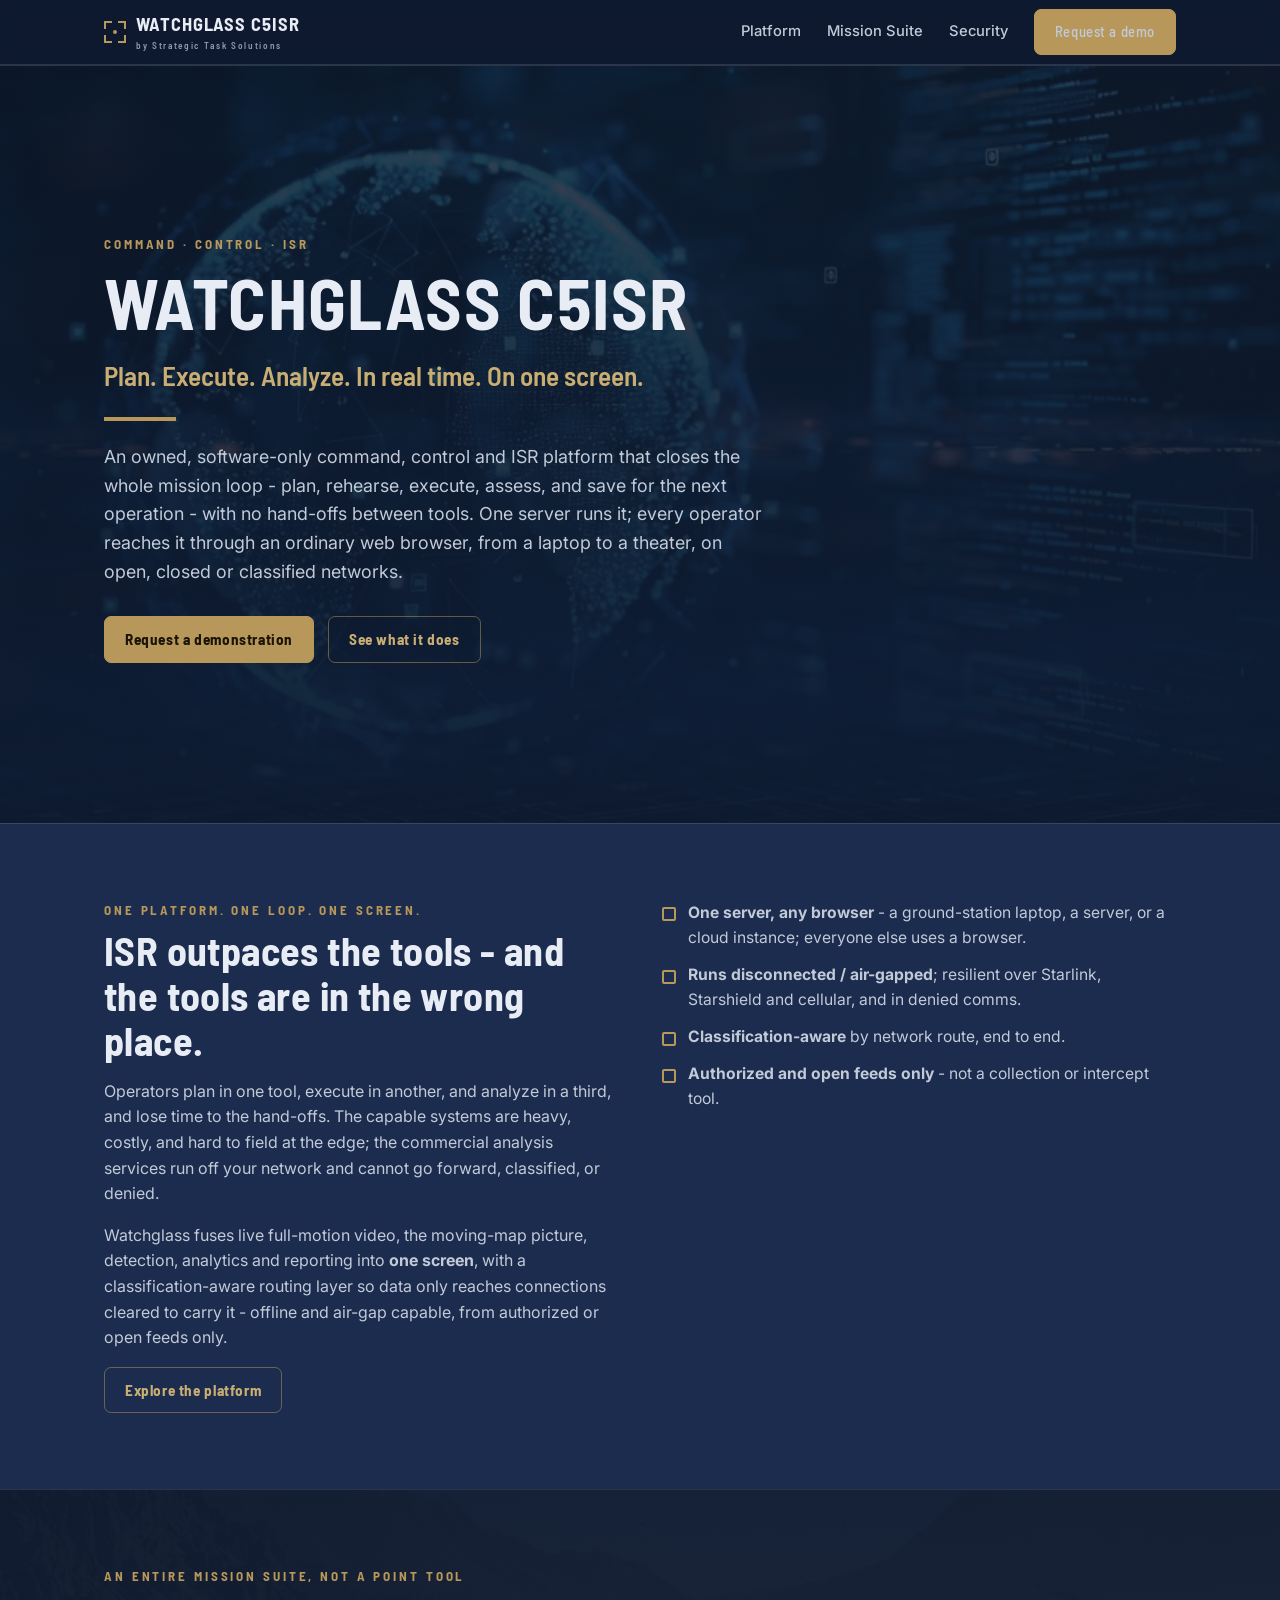
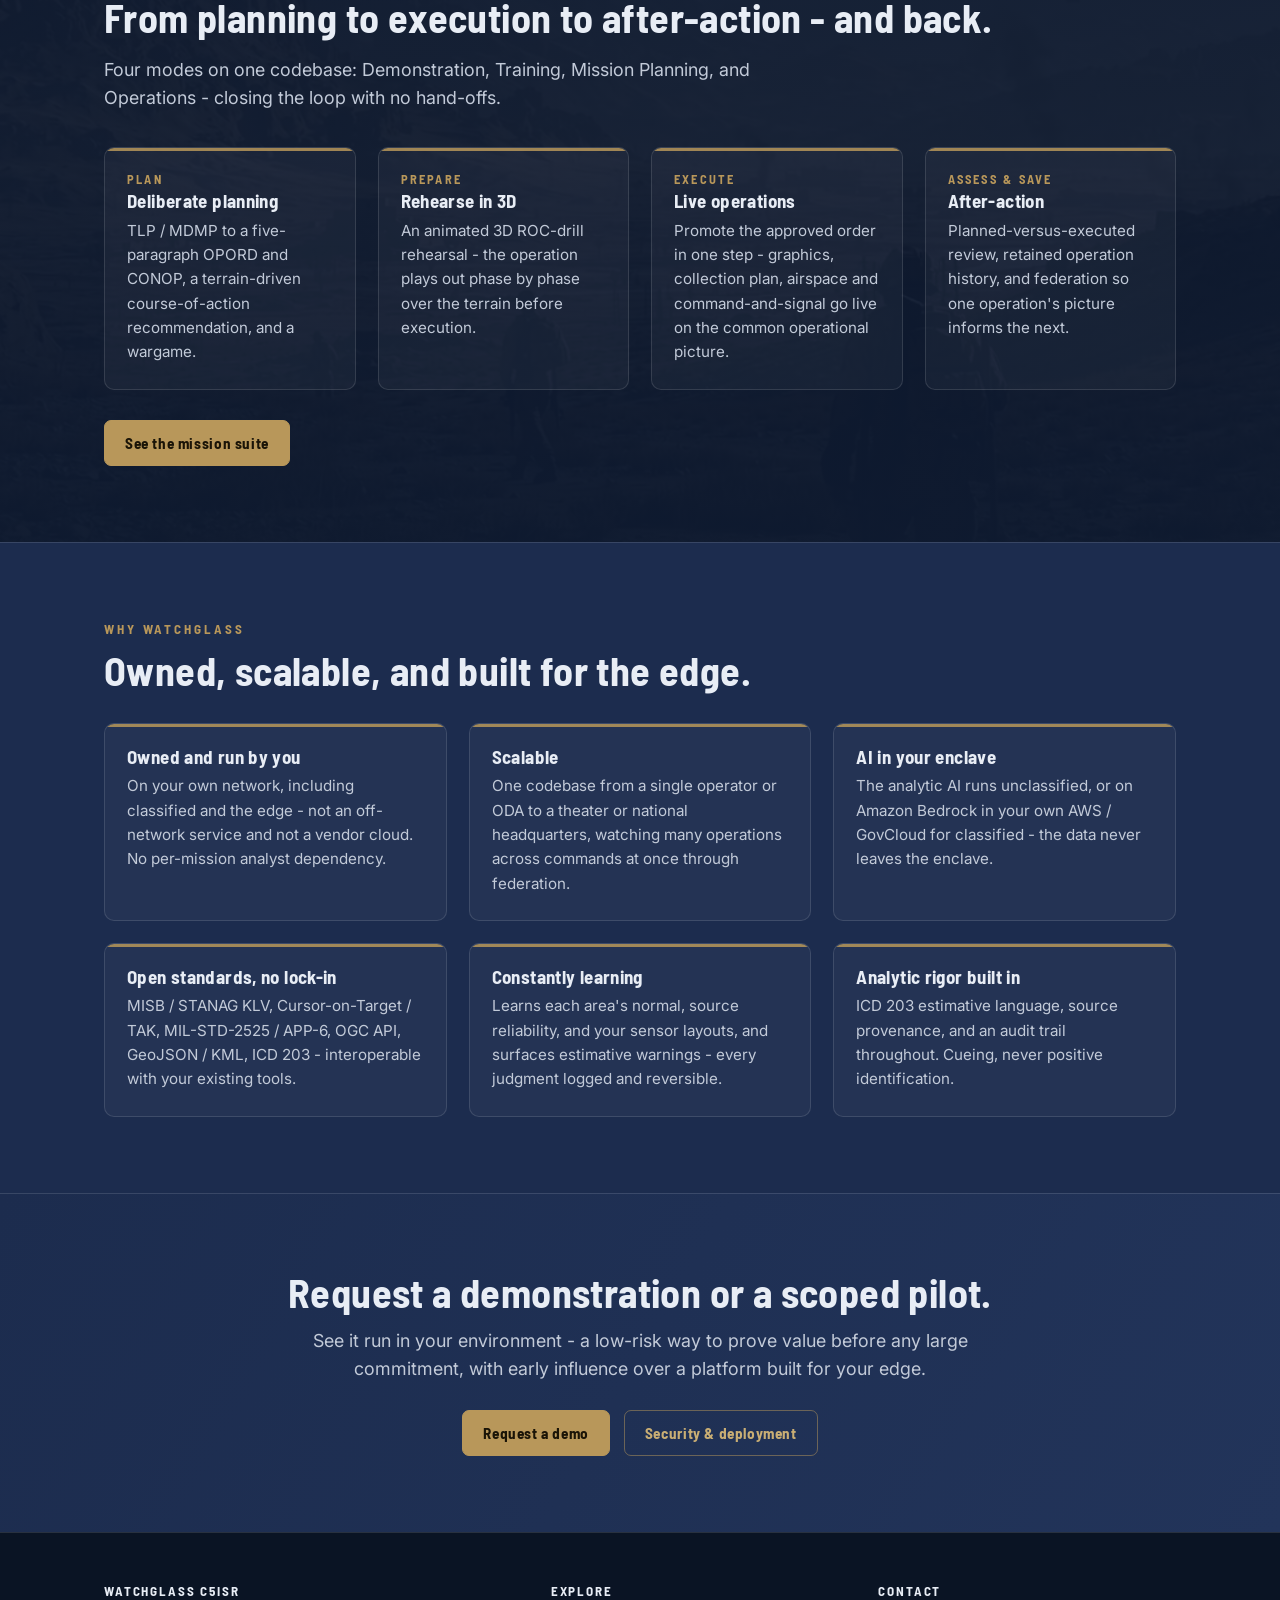
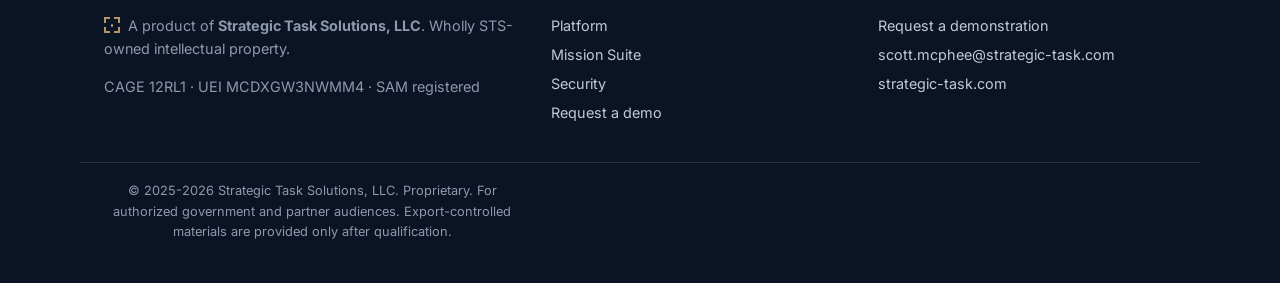
==== commit d1c821cf: "Mobile polish + drop 'private expense' - Fix mobile nav (hide dropdown reliably; was overlapping the" ====
--- a/index.html
+++ b/index.html
@@ -111,7 +111,7 @@
   <div class="wrap">
     <div>
       <h4>Watchglass C5ISR</h4>
-      <p class="owner"><span class="reticle" aria-hidden="true"><i></i><i></i><i></i><i></i><u></u><u></u><u></u><u></u><b></b></span> A product of <strong>Strategic Task Solutions, LLC</strong>. Wholly STS-owned intellectual property, developed at private expense.</p>
+      <p class="owner"><span class="reticle" aria-hidden="true"><i></i><i></i><i></i><i></i><u></u><u></u><u></u><u></u><b></b></span> A product of <strong>Strategic Task Solutions, LLC</strong>. Wholly STS-owned intellectual property.</p>
       <p class="owner">CAGE 12RL1 &middot; UEI MCDXGW3NWMM4 &middot; SAM registered</p>
     </div>
     <div>
--- a/css/site.css
+++ b/css/site.css
@@ -7,7 +7,7 @@
   --b: "Inter", system-ui, -apple-system, "Segoe UI", Roboto, sans-serif;
 }
 * { box-sizing: border-box; }
-html { scroll-behavior: smooth; }
+html { scroll-behavior: smooth; scroll-padding-top: 76px; }
 body { margin: 0; font-family: var(--b); color: var(--body); background: var(--navy-deep); line-height: 1.6;
   -webkit-font-smoothing: antialiased; font-size: 16px; }
 h1,h2,h3 { font-family: var(--h); color: var(--ink); line-height: 1.12; letter-spacing: .01em; margin: 0 0 .4em; font-weight: 700; }
@@ -183,12 +183,29 @@
   .mode { grid-template-columns: 1fr; gap: 24px; }
   .mode.flip > *:first-child { order: 0; }
   .nav nav { position: fixed; inset: 64px 0 auto 0; flex-direction: column; align-items: stretch; gap: 0;
-    background: var(--navy-deep); border-bottom: 1px solid var(--line); padding: 8px 0; transform: translateY(-120%); transition: .2s; }
-  .nav nav.open { transform: translateY(0); }
-  .nav nav a { padding: 12px 24px; }
-  .nav nav .btn { margin: 8px 24px; text-align: center; }
+    background: var(--navy-deep); border-bottom: 1px solid var(--line); padding: 10px 0 14px;
+    opacity: 0; visibility: hidden; transform: translateY(-8px); pointer-events: none;
+    transition: opacity .2s ease, transform .2s ease, visibility .2s; box-shadow: 0 16px 30px rgba(0,0,0,.4); }
+  .nav nav.open { opacity: 1; visibility: visible; transform: translateY(0); pointer-events: auto; }
+  .nav nav a { padding: 13px 24px; }
+  .nav nav .btn { margin: 10px 24px 4px; text-align: center; }
   .navtoggle { display: inline-flex; margin-left: auto; background: none; border: 1px solid var(--line); color: var(--ink);
     border-radius: 6px; padding: 7px 10px; cursor: pointer; }
   .g2,.g3,.g4,.two,.facts { grid-template-columns: 1fr; }
-  footer.site .wrap { grid-template-columns: 1fr; }
+  footer.site .wrap { grid-template-columns: 1fr; gap: 26px; }
 }
+@media (max-width: 680px) {
+  :root { --max: 100%; }
+  .wrap { padding: 0 20px; }
+  section { padding: 54px 0; }
+  .hero .wrap { padding: 92px 20px 60px; }
+  .band { padding: 58px 0; }
+  .two { gap: 28px; }
+  .mode { gap: 22px; }
+  .mode + .mode { margin-top: 40px; }
+  .grid { gap: 14px; }
+  .hero .cta, .band .cta, section .cta { width: 100%; }
+  .hero .cta .btn, .band .cta .btn, .cta .btn { flex: 1 1 auto; text-align: center; }
+  .show-cap { font-size: .82rem; padding: 12px 14px; }
+  .show-nav { width: 34px; height: 34px; }
+}
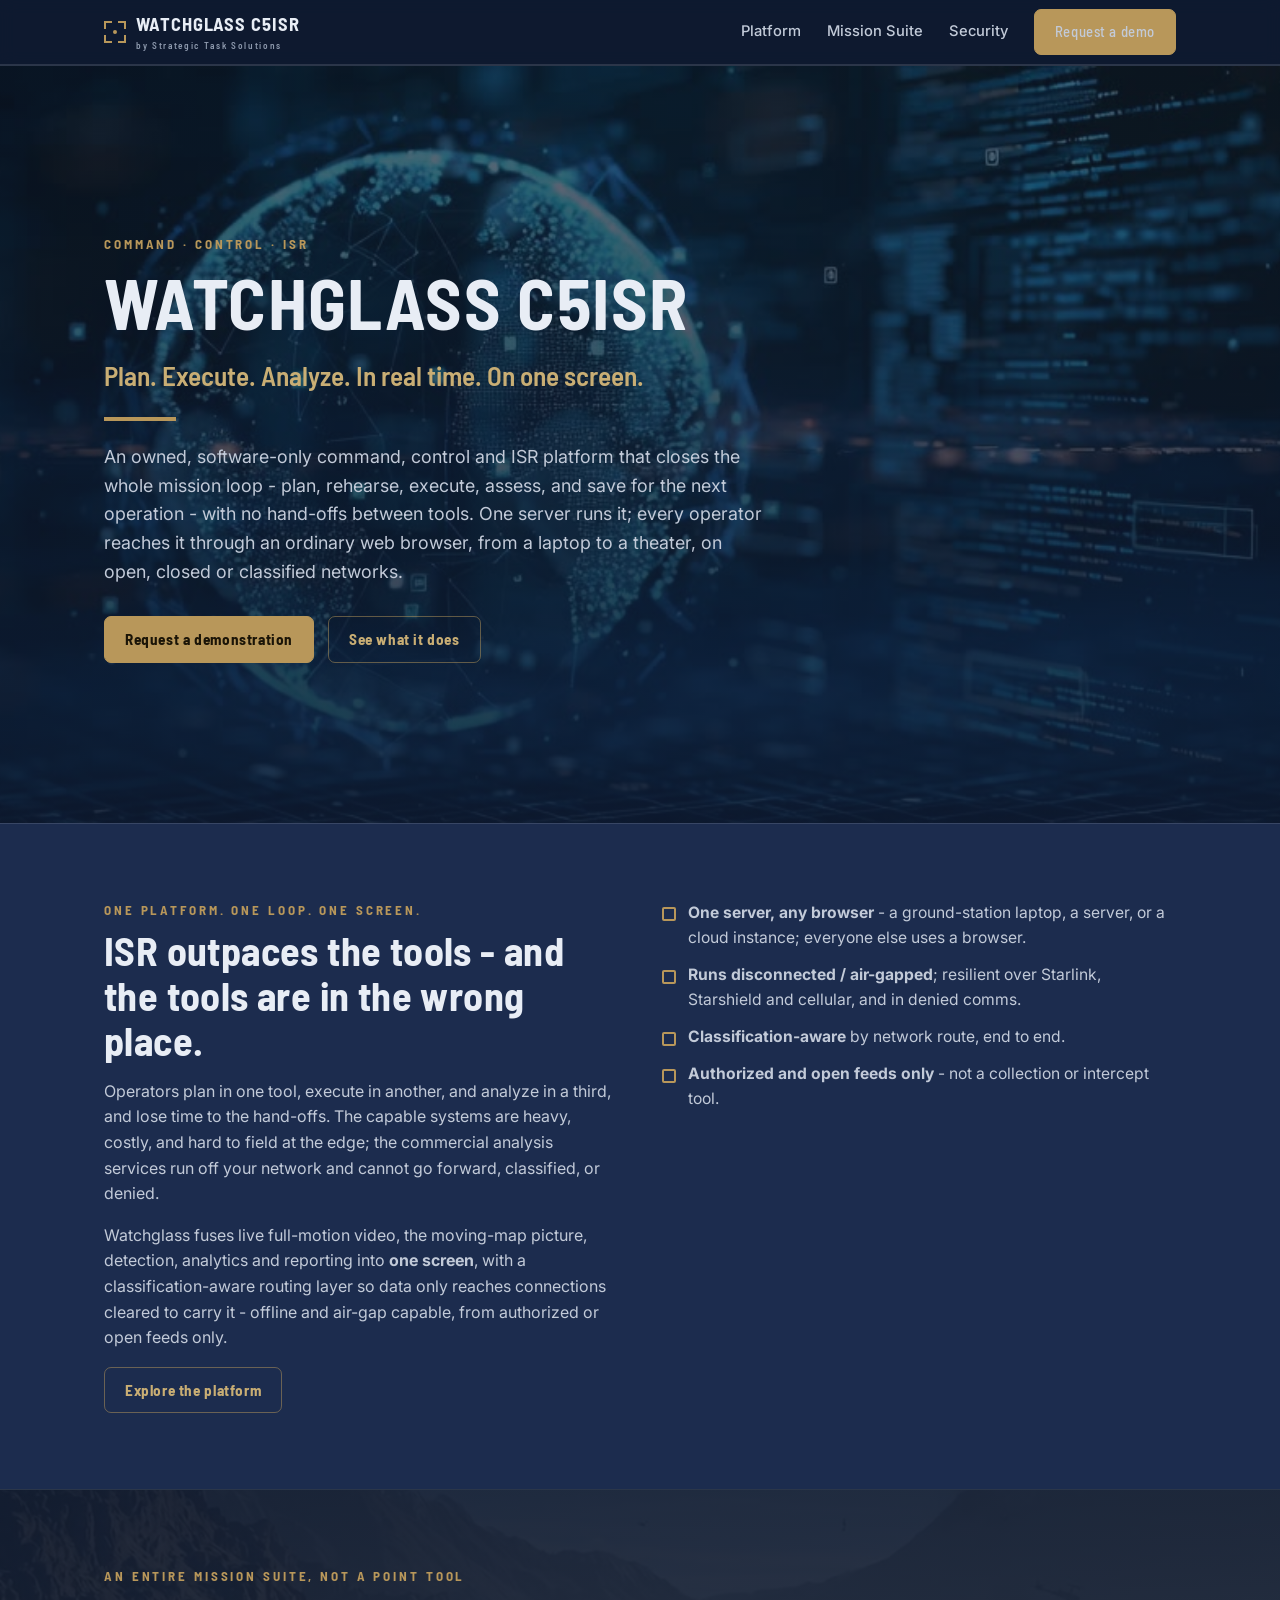
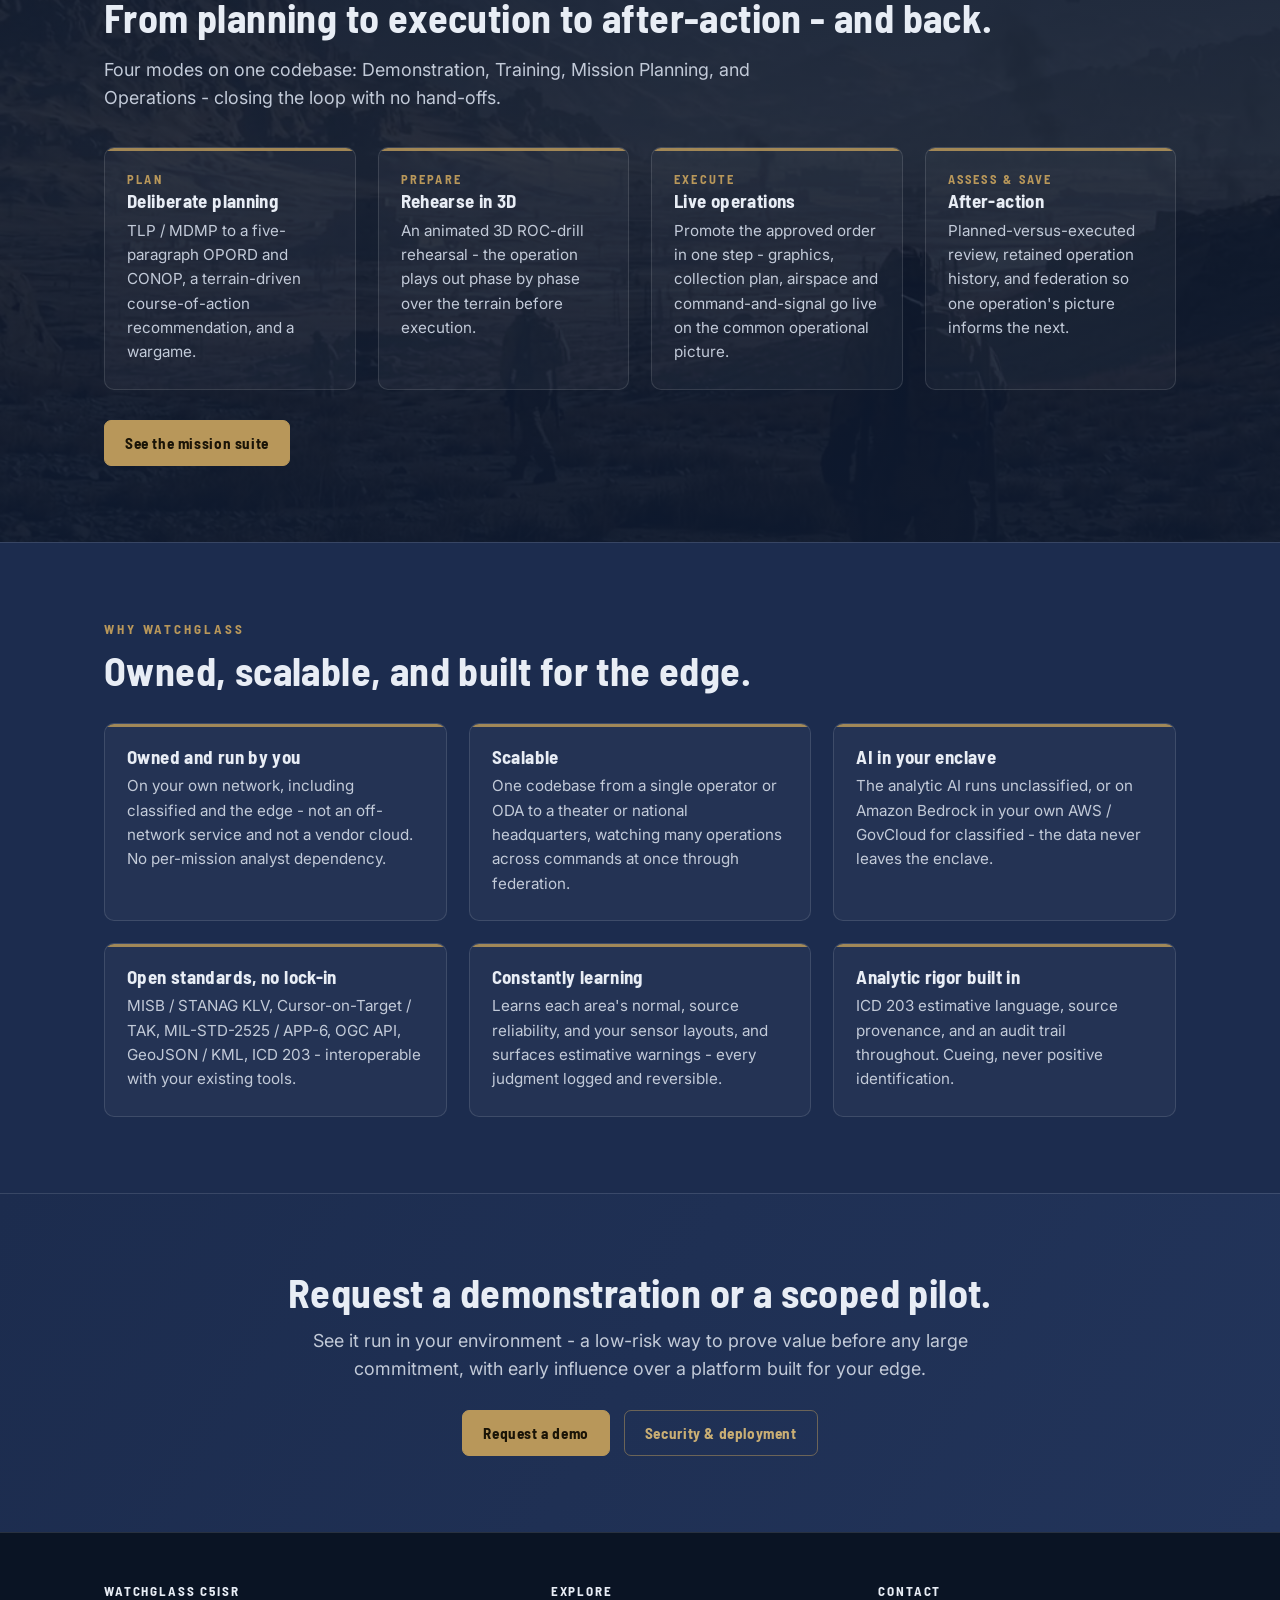
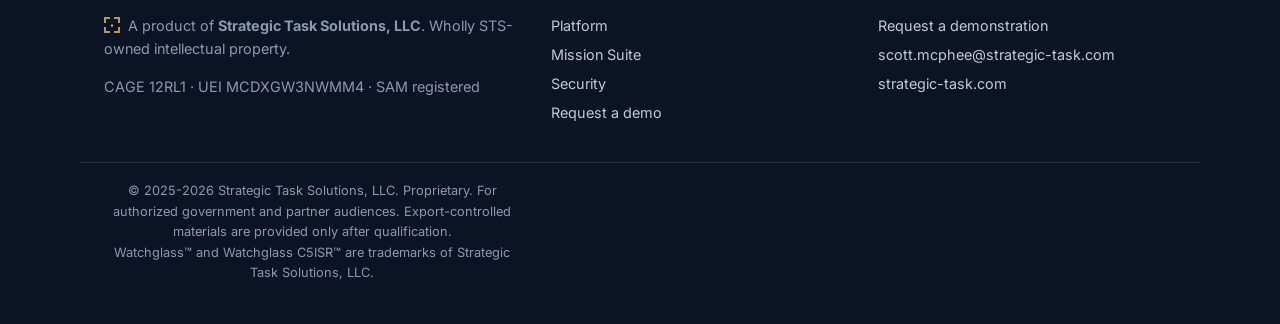
==== commit cdffe6ad: "Add Watchglass trademark line to footer (common-law TM) Watchglass(TM) and Watchglass C5ISR(TM) are " ====
--- a/index.html
+++ b/index.html
@@ -126,7 +126,8 @@
     </div>
   </div>
   <div class="wrap legal">
-    &copy; 2025-2026 Strategic Task Solutions, LLC. Proprietary. For authorized government and partner audiences. Export-controlled materials are provided only after qualification.
+    &copy; 2025-2026 Strategic Task Solutions, LLC. Proprietary. For authorized government and partner audiences. Export-controlled materials are provided only after qualification.<br>
+    Watchglass&trade; and Watchglass C5ISR&trade; are trademarks of Strategic Task Solutions, LLC.
   </div>
 </footer>
 
--- a/css/site.css
+++ b/css/site.css
@@ -53,9 +53,9 @@
 
 /* hero */
 .hero { position: relative; overflow: hidden; background: var(--navy-deep); }
-.hero-video { position: absolute; inset: 0; width: 100%; height: 100%; object-fit: cover; opacity: .55; z-index: 0; pointer-events: none; }
+.hero-video { position: absolute; inset: 0; width: 100%; height: 100%; object-fit: cover; opacity: .72; z-index: 0; pointer-events: none; }
 .hero::after { content: ""; position: absolute; inset: 0; z-index: 0;
-  background: linear-gradient(180deg, rgba(14,26,48,.68), rgba(14,26,48,.92)); }
+  background: linear-gradient(180deg, rgba(14,26,48,.5), rgba(14,26,48,.82)); }
 .hero .wrap { position: relative; z-index: 1; padding: 92px 24px 84px; }
 .hero h1 { font-size: clamp(2.6rem, 6vw, 4.4rem); letter-spacing: .02em; margin-bottom: .18em; }
 .hero .tag { font-family: var(--h); font-size: clamp(1.2rem, 2.6vw, 1.7rem); color: var(--gold-soft); font-weight: 600; margin-bottom: .7em; }
@@ -65,9 +65,9 @@
 /* sections */
 section { padding: 76px 0; border-top: 1px solid var(--line); }
 section.hasvideo { position: relative; overflow: hidden; background: var(--navy-deep); }
-.sec-video { position: absolute; inset: 0; width: 100%; height: 100%; object-fit: cover; opacity: .28; z-index: 0; pointer-events: none; }
+.sec-video { position: absolute; inset: 0; width: 100%; height: 100%; object-fit: cover; opacity: .42; z-index: 0; pointer-events: none; }
 section.hasvideo::after { content: ""; position: absolute; inset: 0; z-index: 0;
-  background: linear-gradient(180deg, rgba(14,26,48,.86), rgba(14,26,48,.78) 40%, rgba(14,26,48,.92)); }
+  background: linear-gradient(180deg, rgba(14,26,48,.78), rgba(14,26,48,.66) 40%, rgba(14,26,48,.86)); }
 section.hasvideo .wrap { position: relative; z-index: 1; }
 section.alt { background: var(--navy); }
 .grid { display: grid; gap: 22px; }
@@ -127,7 +127,8 @@
 /* image frame with bracket corners */
 .figframe { position: relative; border: 1px solid var(--line); background: var(--navy); border-radius: var(--r); overflow: hidden; aspect-ratio: 3/2; }
 .figframe img, .figframe video { width: 100%; height: 100%; object-fit: cover; display: block; }
-.figframe.contain img, .figframe.contain video { object-fit: contain; background: var(--navy-deep); }
+.figframe.contain { aspect-ratio: auto; background: var(--navy-deep); }
+.figframe.contain img, .figframe.contain video { height: auto; object-fit: contain; }
 .figframe::before, .figframe::after { content: ""; position: absolute; width: 16px; height: 16px; border: 2px solid var(--gold); z-index: 2; }
 .figframe::before { top: 10px; left: 10px; border-right: 0; border-bottom: 0; }
 .figframe::after { bottom: 10px; right: 10px; border-left: 0; border-top: 0; }
